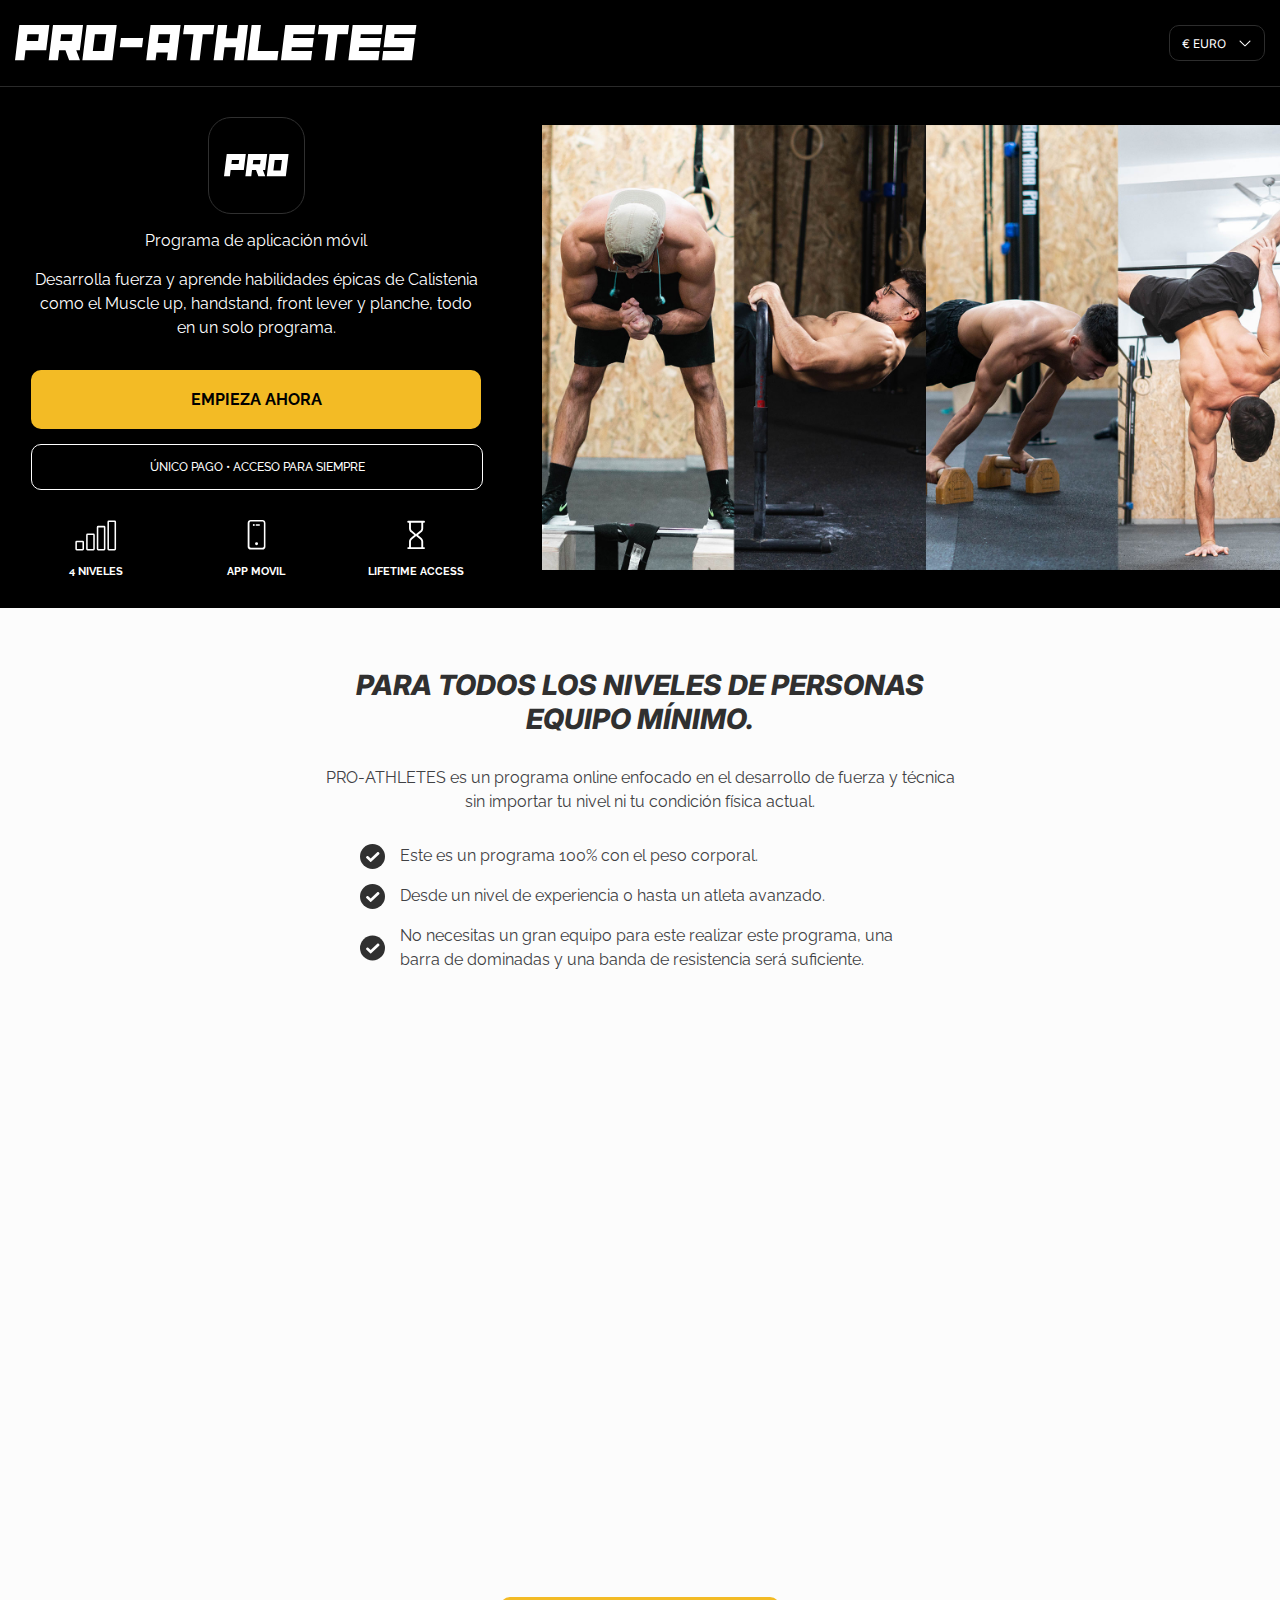
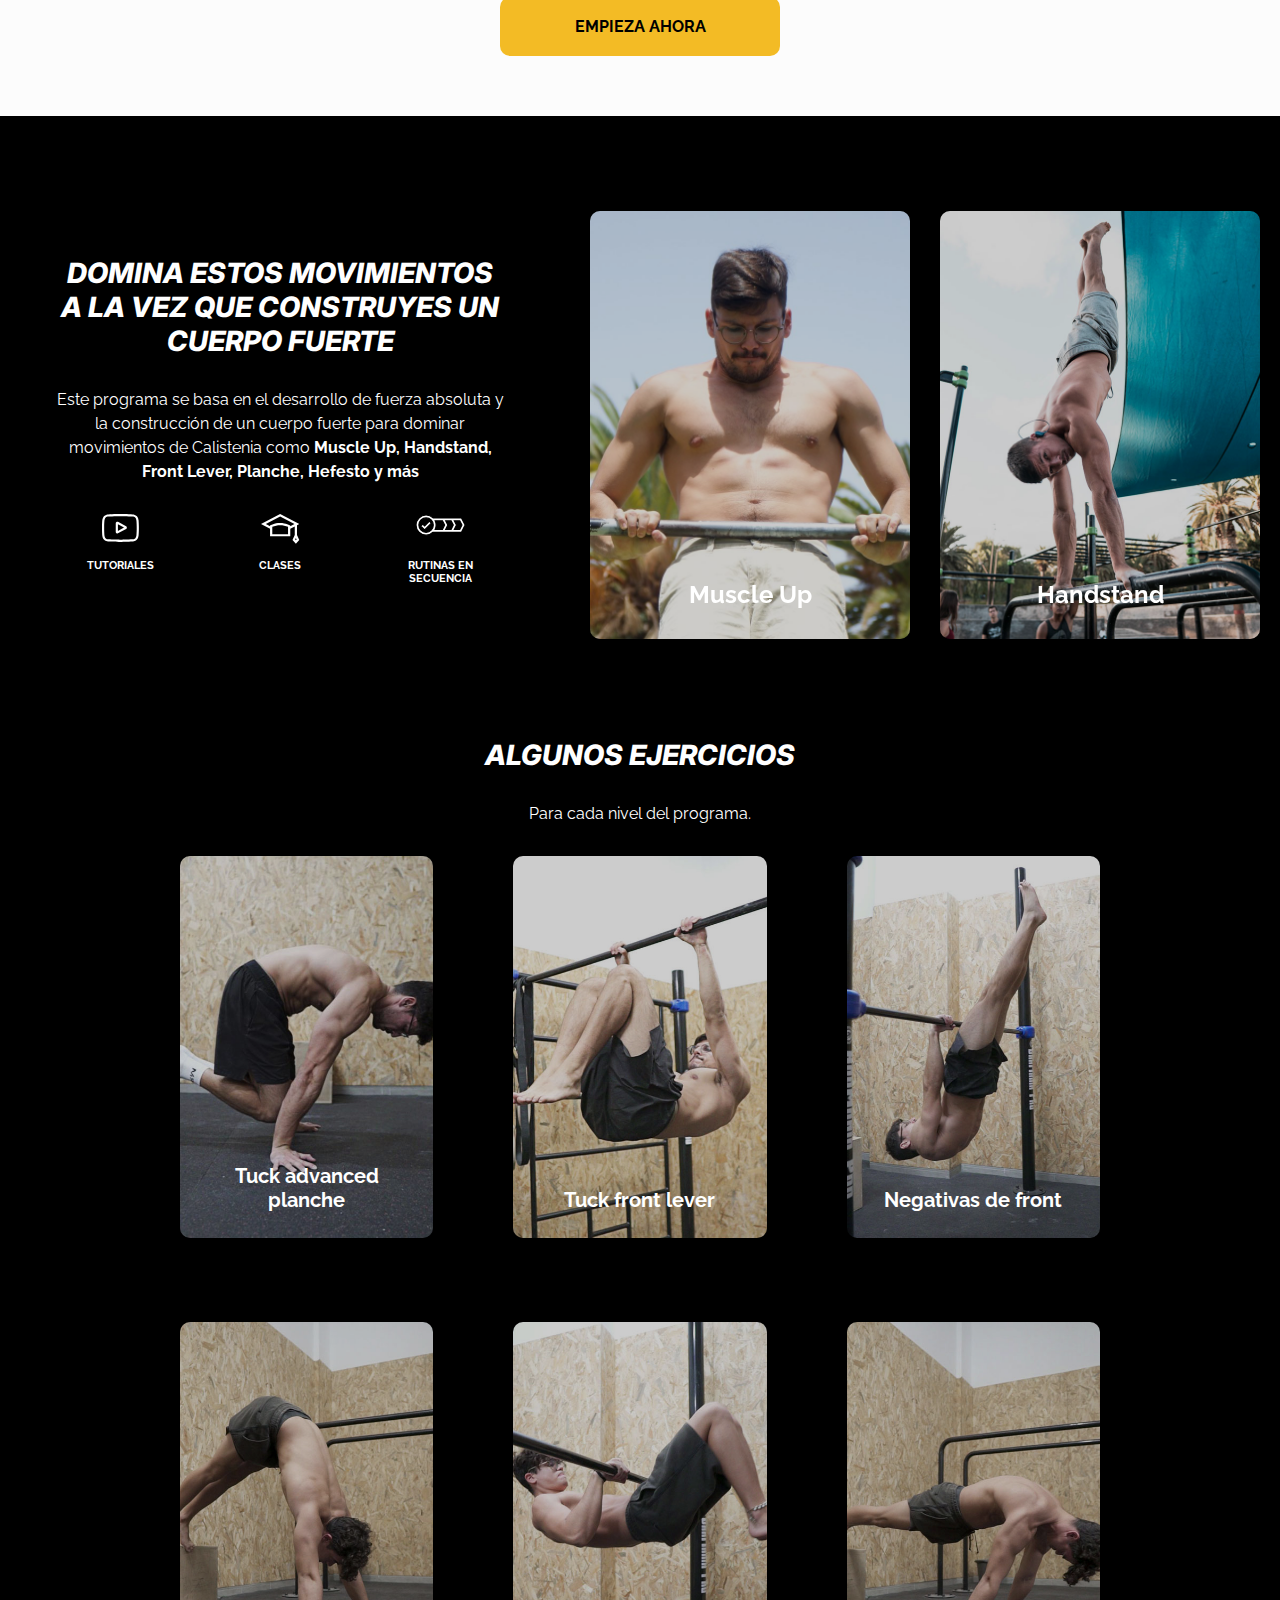
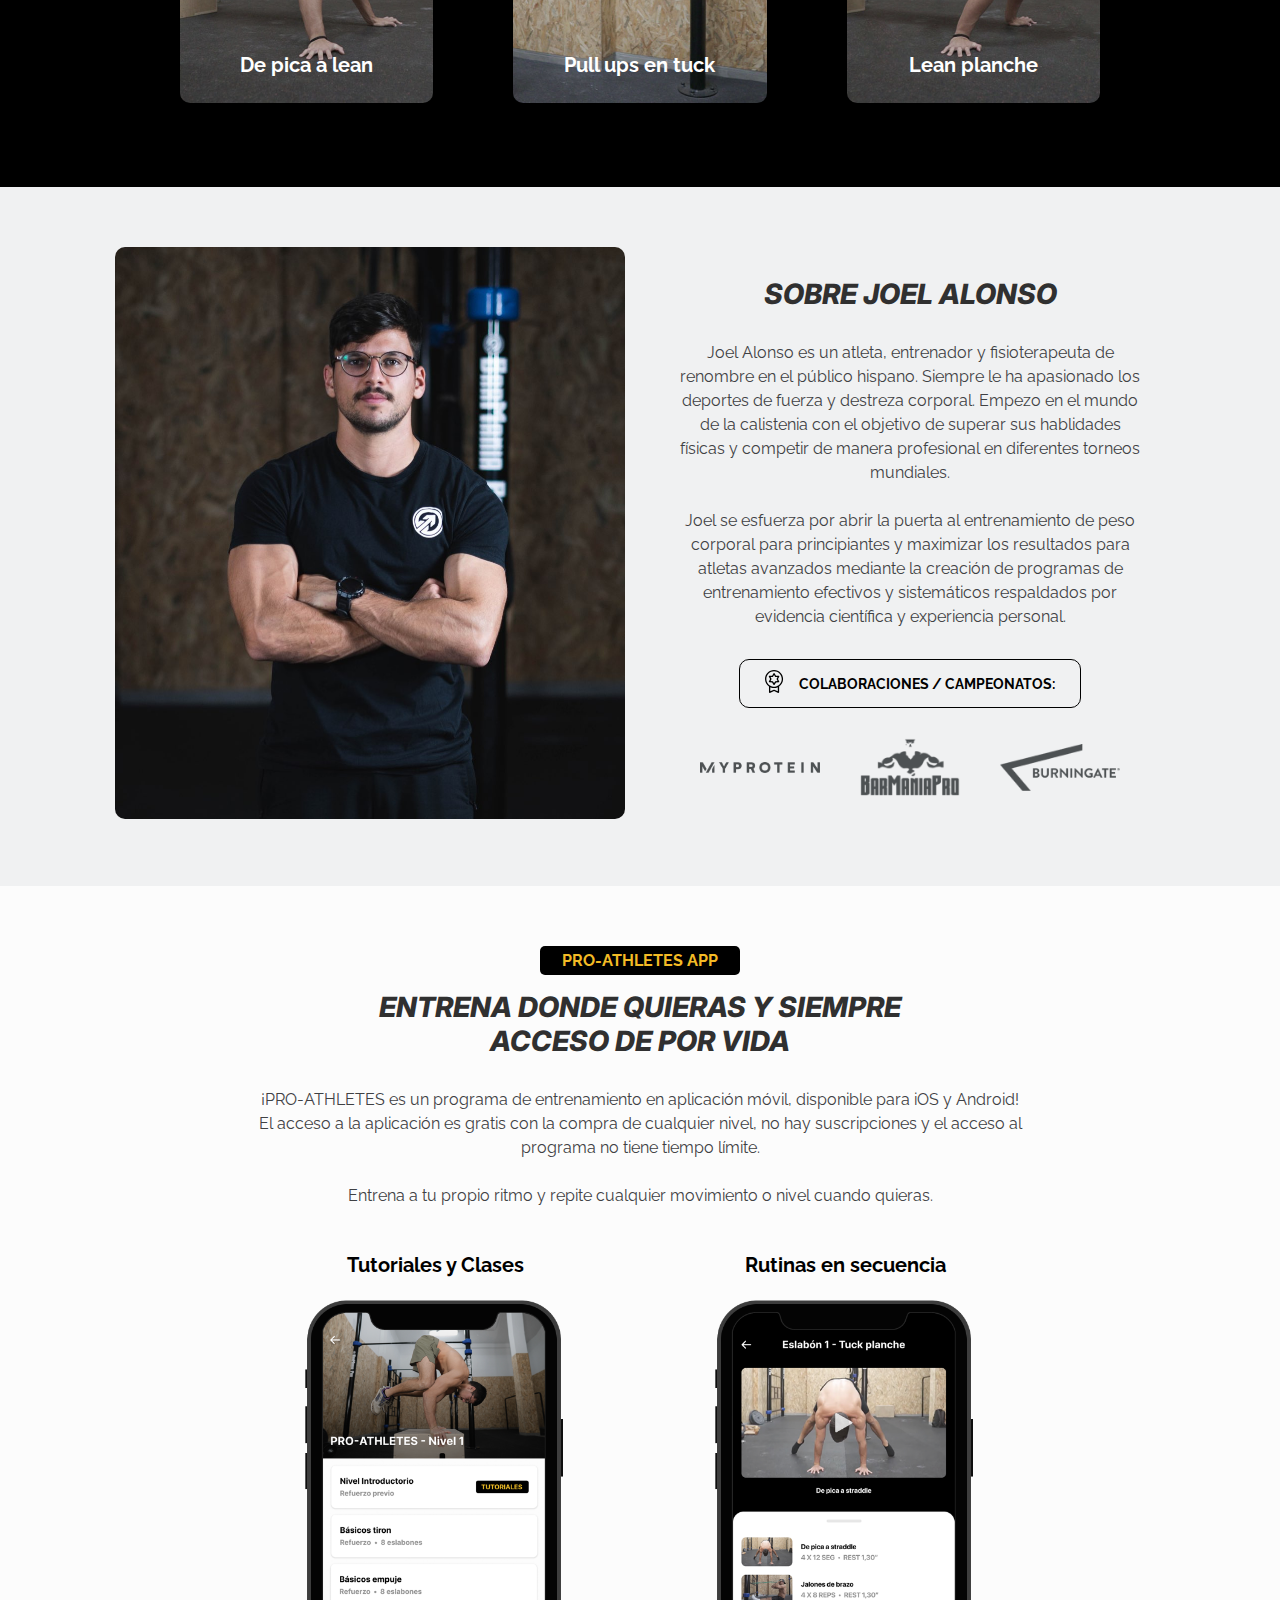
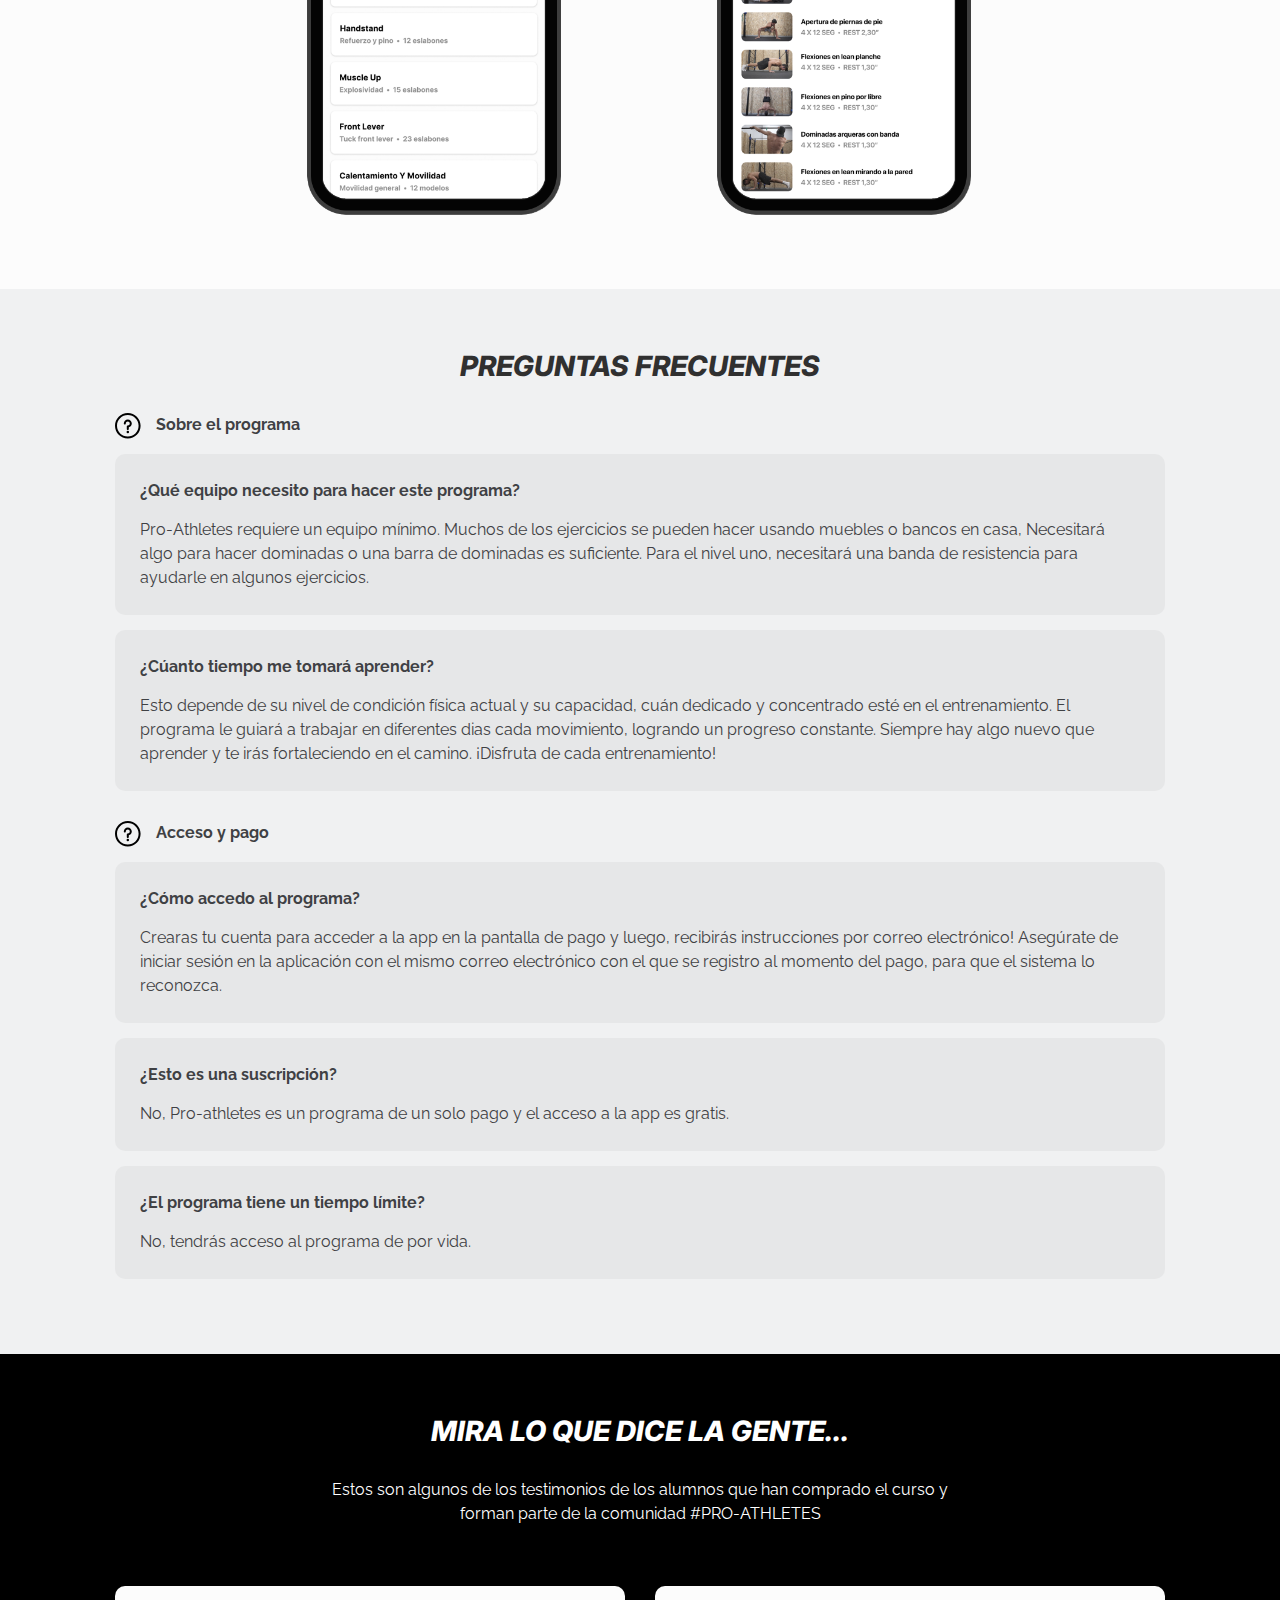
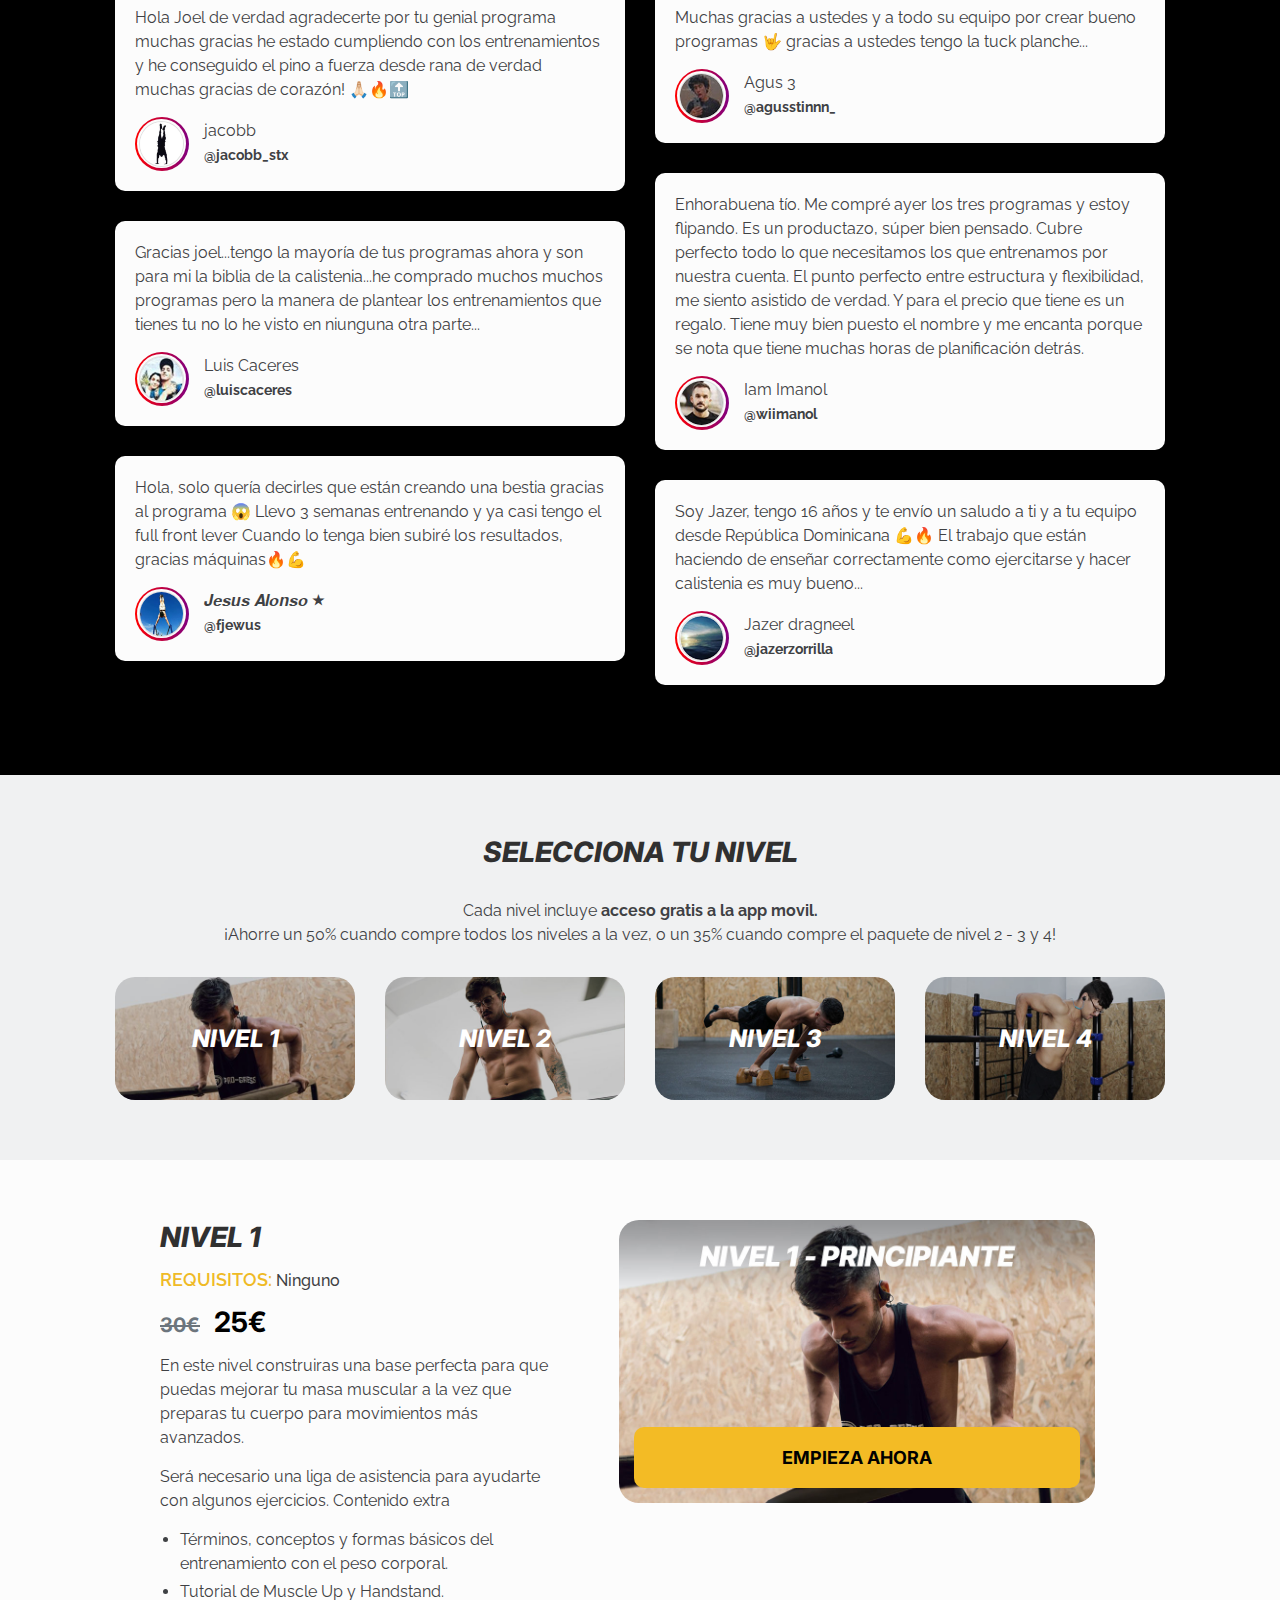
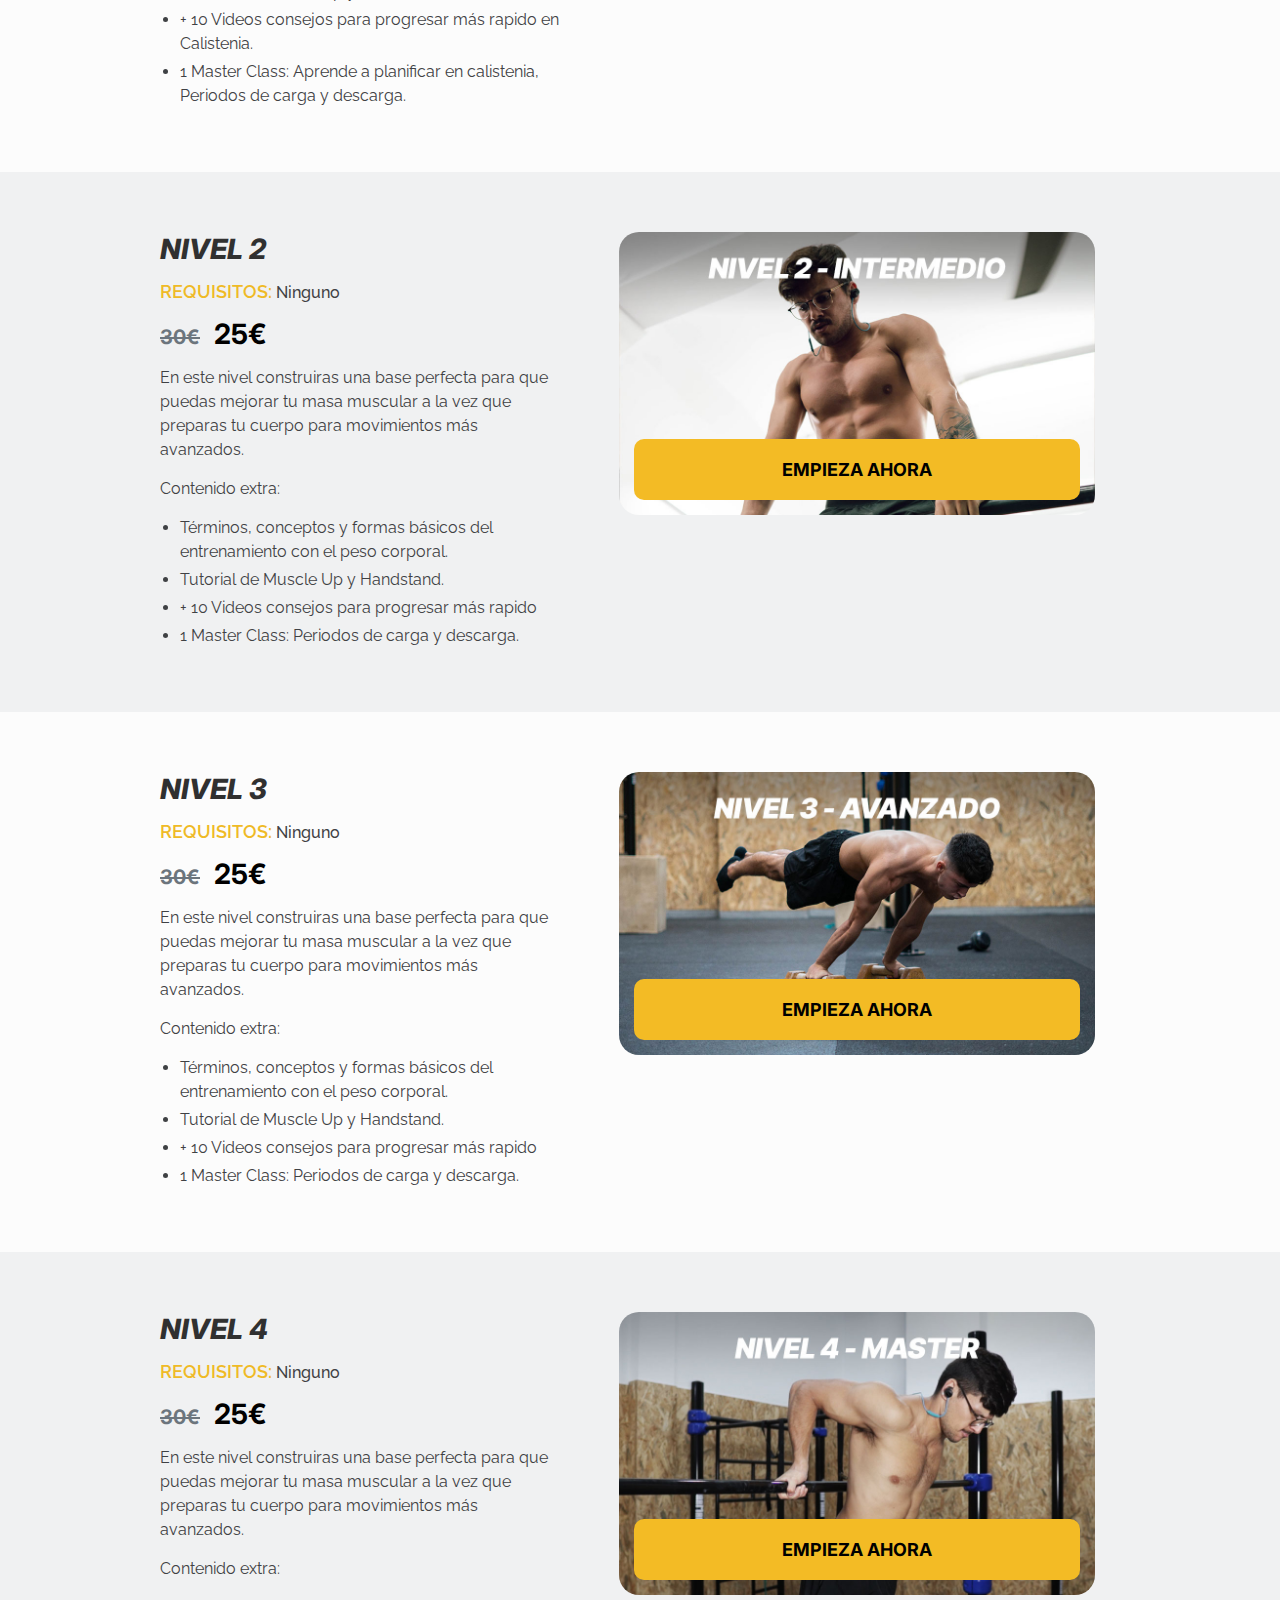
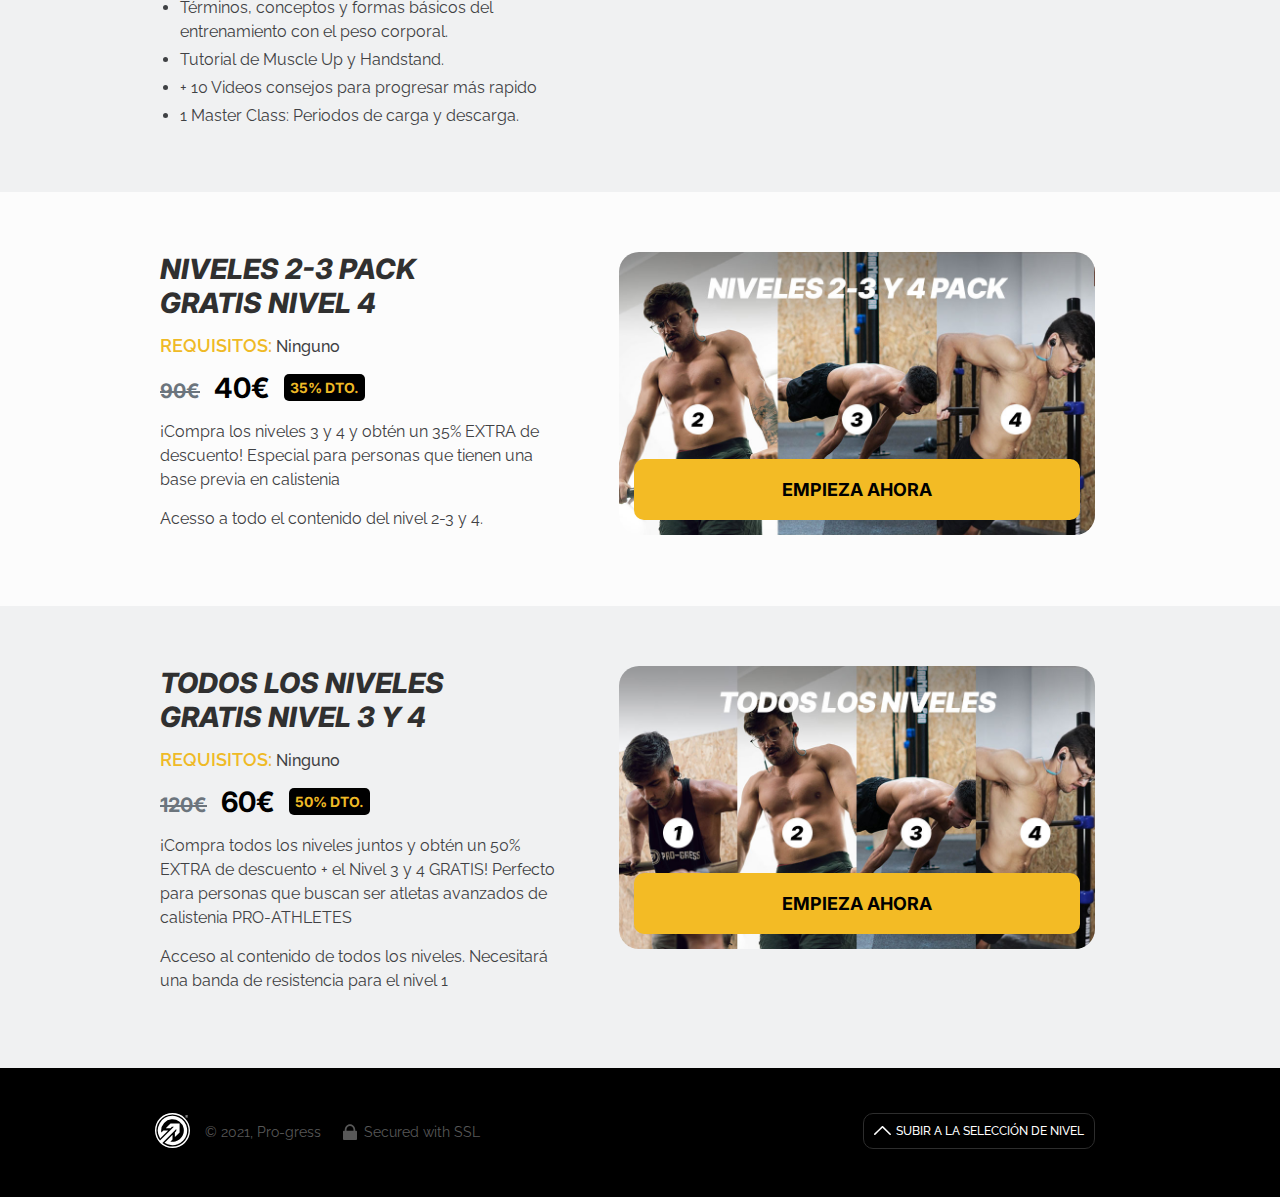
==== index.html @ 9d67d872 "Add files via upload" ====
<!DOCTYPE html>
<html>

<head>
    <meta charset="UTF-8">
    <meta content="width=device-width, initial-scale=1.0" name="viewport">
    <title>PRO-ATHLETES</title>

    <!-- Behavioral Meta Data -->
    <meta content='width=device-width, initial-scale=1, user-scalable=no' name='viewport'>
    <meta http-equiv="X-UA-Compatible" content="ie=edge">
    <meta name="theme-color" content="#fcfcfc">

    <!-- Google Meta Data -->
    <meta name='description' , content=''>
    <meta name='keywords' , content=''>
    <meta name="robots" content="index, follow">

    <!-- Blog Meta Data -->
    <meta name="dc.language" content="es">
    <meta name="dc.source" content="">
    <meta itemprop="url" content="">

    <!-- Twitter Card Meta Data -->
    <meta content='summary' name='twitter:card'>
    <meta content='Gautier Trainer' name='twitter:site'>
    <meta content='Gautier Trainer' name='twitter:title'>
    <meta content='Gautier Trainer' name='twitter:description'>

    <!-- Open Graph Meta Data -->
    <meta content='website' property='og:type'>
    <meta content='assets/img/favicon-32x32.png' property='og:image'>
    <meta property="og:site_name" content="">
    <meta property="og:title" content="">
    <meta content='' property='og:description'>
    <meta property="og:type" content="">
    <meta property="og:image" content="">
    <meta name="author" content="Samuel Jara, hola@samustudio.design">

    <link rel="preconnect" href="https://fonts.gstatic.com">
    <link href="https://fonts.googleapis.com/css2?family=Inter:wght@300;400;500;700;900&display=swap" rel="stylesheet">
    <link
        href="https://fonts.googleapis.com/css2?family=Raleway:ital,wght@0,400;0,500;0,700;1,400;1,500;1,700&display=swap"
        rel="stylesheet">
    <link rel="stylesheet" href="assets/css/custom.css">
    <link rel="stylesheet" href="assets/css/slick.css">
    <link rel="icon" type="image/png" sizes="32x32" href="assets/img/favicon-32x32.png">
</head>

<body>

    <section id="hero" class="background-black">

        <div class="headroom">
            <header class="header">
                <div class="wrapper">
                    <div class="top-bar">
                        <a class="logo-index" href="index.html"><img src="assets/images/logo-proathletes-find.svg"
                                alt=""></a>
                        <div class="selected-currency">
                            <select name="selected-currency" id="selected-currency" class="selection-currency">
                                <option value="euro">€ EURO</option>
                                <option value="usd">$ USD</option>
                                <option value="mxn">$ MXN</option>
                                <option value="clp">$ CLP</option>
                            </select>
                        </div>
                    </div>
                </div>
            </header>
        </div>

        <div class="hero-content text-center">
            <div class="grid-2_8">
                <div class="col-6 col-flex-center">
                    <div class="content-col text-hero">
                        <div class="icon-app-pro"><img src="assets/images/logo-icon-app.svg" alt=""></div>
                        <p>Programa de aplicación móvil</p>
                        <p class="description-hero">Desarrolla fuerza y aprende habilidades épicas
                            de Calistenia como el Muscle up, handstand, front
                            lever y planche, todo en un solo programa.</p>
                        <a href="#selected-level" class="cta cta-primary cta-hero">
                            <div class="cta-text">EMPIEZA AHORA</div>
                        </a>
                        <span class="no-suscriptions">Único pago • acceso para siempre</span>
                        <div class="grid-3-ever grid-icons">
                            <div class="item-grid-icon">
                                <div class="item-grid-icon-img"><img src="assets/images/icon-bar-chart.svg" alt="">
                                </div>
                                <span class="icon-text">4 NIVELES</span>
                            </div>
                            <div class="item-grid-icon">
                                <div class="item-grid-icon-img"><img src="assets/images/icon-smartphone.svg" alt="">
                                </div>
                                <span class="icon-text">APP MOVIL</span>
                            </div>
                            <div class="item-grid-icon">
                                <div class="item-grid-icon-img"><img src="assets/images/icon-hourglass.svg" alt="">
                                </div>
                                <span class="icon-text">LIFETIME ACCESS</span>
                            </div>

                        </div>
                    </div>
                </div>
                <div class="col-6">
                    <div class="content-col grid-images">
                        <img class="img-border-2 img-responsive" src="assets/images/collage-hero.jpg" alt="">
                    </div>
                </div>
            </div>
        </div>


    </section>

    <section id="for-all-levels" class="for-all-levels margin-t-b-60">
        <div class="wrapper">
            <div class="content-wrapper  text-center">
                <h2 class="title-section"> PARA TODOS LOS NIVELES DE PERSONAS
                    EQUIPO MÍNIMO.</h2>
                <p>PRO-ATHLETES es un programa online enfocado en el desarrollo de fuerza
                    y técnica sin importar tu nivel ni tu condición física actual.</p>

                <div class="check-list">
                    <div class="item-check-list">
                        <img src="assets/images/icon-ovalcheck.svg" alt="">
                        <p>Este es un programa 100% con el peso corporal.</p>
                    </div>
                    <div class="item-check-list">
                        <img src="assets/images/icon-ovalcheck.svg" alt="">
                        <p>Desde un nivel de experiencia 0 hasta un atleta avanzado.</p>
                    </div>
                    <div class="item-check-list">
                        <img src="assets/images/icon-ovalcheck.svg" alt="">
                        <p>No necesitas un gran equipo para este realizar este programa,
                            una barra de dominadas y una banda de resistencia será suficiente.</p>
                    </div>
                </div>

                <div class="content-video-banner">
                    <div class="video-wrapper">
                        <iframe id="video-vent-vimeo-desktop" src="https://player.vimeo.com/video/521027772"
                            allowfullscreen="" wmode="opaque" frameborder="0" class="youtube-iframe"></iframe>
                    </div>
                </div>

                <a href="" class="cta cta-primary w-280">
                    <div class="cta-text">EMPIEZA AHORA</div>
                </a>

            </div>

        </div>
    </section>

    <section id="movements" class="movements background-black">
        <div class="wrapper">
            <div class="content-wrapper text-center">
                <div class="grid-2_5">
                    <div class="col-6">
                        <div class="content-col text-movements">
                            <h2>DOMINA ESTOS MOVIMIENTOS
                                A LA VEZ QUE CONSTRUYES
                                UN CUERPO FUERTE</h2>
                            <p class="description-movements">Este programa se basa en el desarrollo de fuerza absoluta
                                y la construcción de un cuerpo fuerte para dominar movimientos de Calistenia como
                                <strong> Muscle Up, Handstand, Front
                                    Lever, Planche, Hefesto y más</strong>
                            </p>
                            <div class="grid-3-ever grid-icons">
                                <div class="item-grid-icon">
                                    <div class="item-grid-icon-img"><img src="assets/images/icon-video.svg" alt="">
                                    </div>
                                    <span class="icon-text">TUTORIALES</span>
                                </div>
                                <div class="item-grid-icon">
                                    <div class="item-grid-icon-img"><img src="assets/images/icon-learn.svg" alt="">
                                    </div>
                                    <span class="icon-text">CLASES</span>
                                </div>
                                <div class="item-grid-icon">
                                    <div class="item-grid-icon-img"><img src="assets/images/icon-chain.svg" alt="">
                                    </div>
                                    <span class="icon-text">RUTINAS EN SECUENCIA</span>
                                </div>
                            </div>
                        </div>
                    </div>

                    <div class="col-6 main-carousel-movements">
                        <div class="content-col">
                            <div class="carousel-movements">
                                <div class="item-movements overlay-e-m">
                                    <img class="img-responsive" src="assets/images/mov-muscleup.jpg" alt="">
                                    <div class="text-title-e-m">
                                        <h3>Muscle Up</h3>
                                    </div>
                                </div>
                                <div class="item-movements overlay-e-m">
                                    <img class="img-responsive" src="assets/images/mov-handstand-bar.jpg" alt="">
                                    <div class="text-title-e-m">
                                        <h3>Handstand</h3>
                                    </div>
                                </div>
                                <div class="item-movements overlay-e-m">
                                    <img class="img-responsive" src="assets/images/mov-straddle.jpg" alt="">
                                    <div class="text-title-e-m">
                                        <h3>Planche</h3>
                                    </div>
                                </div>
                                <div class="item-movements overlay-e-m">
                                    <img class="img-responsive" src="assets/images/mov-frontlever.jpg" alt="">
                                    <div class="text-title-e-m">
                                        <h3>Front Lever</h3>
                                    </div>
                                </div>
                                <div class="item-movements overlay-e-m">
                                    <img class="img-responsive" src="assets/images/mov-hefesto.jpg" alt="">
                                    <div class="text-title-e-m">
                                        <h3>Hefesto</h3>
                                    </div>
                                </div>
                            </div>
                        </div>
                    </div>

                </div>

                <div class="content-exercises">
                    <h2>ALGUNOS EJERCICIOS</h2>
                    <p class="description-movements">Para cada nivel del programa.</p>
                    <div class="grid-3-60p imgs-exercises">
                        <div class="item-exercise overlay-e-m text-center">
                            <img class="img-responsive" src="assets/images/excercices-ejem1.jpg" alt="">
                            <div class="text-title-e-m">
                                <h4>Tuck advanced planche</h4>
                            </div>
                        </div>
                        <div class="item-exercise overlay-e-m text-center">
                            <img class="img-responsive" src="assets/images/excercices-ejem3.jpg" alt="">
                            <div class="text-title-e-m">
                                <h4>Tuck front lever</h4>
                            </div>
                        </div>
                        <div class="item-exercise overlay-e-m text-center">
                            <img class="img-responsive" src="assets/images/excercices-ejem4.jpg" alt="">
                            <div class="text-title-e-m">
                                <h4>Negativas de front</h4>
                            </div>
                        </div>
                        <div class="item-exercise overlay-e-m text-center">
                            <img class="img-responsive" src="assets/images/excercices-ejem5.jpg" alt="">
                            <div class="text-title-e-m">
                                <h4>De pica a lean</h4>
                            </div>
                        </div>
                        <div class="item-exercise overlay-e-m text-center">
                            <img class="img-responsive" src="assets/images/excercices-ejem6.jpg" alt="">
                            <div class="text-title-e-m">
                                <h4>Pull ups en tuck</h4>
                            </div>
                        </div>
                        <div class="item-exercise overlay-e-m text-center">
                            <img class="img-responsive" src="assets/images/excercices-ejem7.jpg" alt="">
                            <div class="text-title-e-m">
                                <h4>Lean planche</h4>
                            </div>
                        </div>
                    </div>
                </div>

            </div>
        </div>
    </section>

    <section id="about-trainer" class="about-trainer background-gray">

        <div class="img-trainer-movil background-black movil-visible text-center">
            <img class="img-responsive" src="assets/images/trainer-joel-movil.jpg" alt="">
            <h2 class="title-section title-movil-trainer">SOBRE JOEL ALONSO</h2>
        </div>

        <div class="wrapper-min text-center padding-t-b-60">

            <div class="grid-2">
                <div class="col-6 movil-none">
                    <div class="content-col">
                        <img class="foto-trainer img-responsive" src="assets/images/trainer-joel.jpg" alt="">
                    </div>
                </div>
                <div class="col-6">
                    <div class="content-col">
                        <h2 class="title-section movil-none">SOBRE JOEL ALONSO</h2>
                        <p>Joel Alonso es un atleta, entrenador y fisioterapeuta
                            de renombre en el público hispano. Siempre le ha apasionado los deportes de fuerza y
                            destreza
                            corporal. Empezo en el mundo de la calistenia con
                            el objetivo de superar sus hablidades físicas y competir de manera
                            profesional en diferentes torneos mundiales. <br> <br>

                            Joel se esfuerza por abrir la puerta al entrenamiento
                            de peso corporal para principiantes y maximizar los
                            resultados para atletas avanzados mediante la creación
                            de programas de entrenamiento efectivos y sistemáticos
                            respaldados por evidencia científica y
                            experiencia personal.</p>
                        <div class="collaborations text-center">
                            <div class="icon-collaborations"><img src="assets/images/icon-badge.svg" alt=""></div>
                            <div class="title-collaborations">COLABORACIONES / CAMPEONATOS:</div>
                        </div>
                        <div class="img-collaborations text-center">
                            <img class="img-responsive" src="assets/images/colaborate1-logo.png" alt="">
                            <img class="img-responsive" src="assets/images/colaborate2-logo.png" alt="">
                            <img class="img-responsive" src="assets/images/colaborate3-logo.png" alt="">
                        </div>
                    </div>
                </div>
            </div>
        </div>

    </section>

    <section id="proathletes-app" class="proathletes-app">
        <div class="wrapper padding-t-b-60">
            <div class="content-wrapper  text-center">
                <div class="tag-primary">PRO-ATHLETES APP</div>
                <h2 class="title-section"> ENTRENA DONDE QUIERAS Y SIEMPRE <br>
                    ACCESO DE POR VIDA</h2>
                <p>¡PRO-ATHLETES es un programa de entrenamiento en aplicación móvil, disponible para iOS y Android!
                    <br>
                    El acceso a la aplicación es gratis con la compra de cualquier nivel,
                    no hay suscripciones y el acceso al programa no tiene tiempo límite. <br> <br>

                    Entrena a tu propio ritmo y repite cualquier movimiento o nivel cuando quieras.
                </p>
            </div>
            <div class="grid-2 phone-imgs text-center">
                <div class="col-6">
                    <div class="content-col">
                        <h4>Tutoriales y Clases</h4>
                        <img class="img-responsive" src="assets/images/routines-3.png" alt="">
                    </div>
                </div>
                <div class="col-6">
                    <div class="content-col">
                        <h4>Rutinas en secuencia</h4>
                        <img class="img-responsive" src="assets/images/routines-1.png" alt="">
                    </div>
                </div>
            </div>
        </div>
    </section>

    <section id="faqs" class="faqs background-gray">
        <div class="wrapper-min padding-t-b-60">
            <div class="content-wrapper">
                <h2 class="title-section text-center">PREGUNTAS FRECUENTES</h2>
                <div class="content-faqs">
                    <div class="section-faqs">
                        <div class="title-section-faqs">
                            <img src="assets/images/icon-faqs.svg" alt="">
                            <p> <strong> Sobre el programa</strong></p>
                        </div>
                        <div class="content-q-a">
                            <p class="question-q-a"> <strong>¿Qué equipo necesito para hacer este programa?</strong>
                            </p>
                            <p class="answer-q-a">Pro-Athletes requiere un equipo mínimo. Muchos de los ejercicios se
                                pueden hacer usando muebles o bancos en casa,
                                Necesitará algo para hacer dominadas o una barra de dominadas es suficiente. Para el
                                nivel uno, necesitará una banda
                                de resistencia para ayudarle en algunos ejercicios.</p>
                        </div>

                        <div class="content-q-a">
                            <p class="question-q-a"> <strong>¿Cúanto tiempo me tomará aprender?</strong> </p>
                            <p class="answer-q-a">Esto depende de su nivel de condición física actual y su capacidad,
                                cuán dedicado y concentrado esté en el entrenamiento. El programa le
                                guiará a trabajar en diferentes dias cada movimiento, logrando un progreso constante.
                                Siempre hay algo nuevo que aprender y te irás fortaleciendo en el camino. ¡Disfruta de
                                cada entrenamiento!</p>
                        </div>

                    </div>

                    <div class="section-faqs">
                        <div class="title-section-faqs">
                            <img src="assets/images/icon-faqs.svg" alt="">
                            <p> <strong> Acceso y pago</strong></p>
                        </div>
                        <div class="content-q-a">
                            <p class="question-q-a"> <strong>¿Cómo accedo al programa?</strong> </p>
                            <p class="answer-q-a">Crearas tu cuenta para acceder a la app en la pantalla de pago y
                                luego, recibirás instrucciones por correo electrónico!
                                Asegúrate de iniciar sesión en la aplicación con el mismo correo electrónico con el que
                                se registro al momento
                                del pago, para que el sistema lo reconozca.</p>
                        </div>

                        <div class="content-q-a">
                            <p class="question-q-a"> <strong>¿Esto es una suscripción?</strong> </p>
                            <p class="answer-q-a">No, Pro-athletes es un programa de un solo pago y el acceso a la app
                                es gratis.</p>
                        </div>

                        <div class="content-q-a">
                            <p class="question-q-a"> <strong>¿El programa tiene un tiempo límite?</strong> </p>
                            <p class="answer-q-a">No, tendrás acceso al programa de por vida.</p>
                        </div>

                    </div>

                </div>
            </div>
        </div>
    </section>

    <section id="testimonials" class="testimonials background-black">
        <div class="wrapper-min">
            <div class="content-wrapper padding-t-b-60">
                <h2 class="title-section text-center"> MIRA LO QUE DICE LA GENTE...</h2>
                <p class="description-movements text-center">Estos son algunos de los testimonios de los alumnos que han
                    comprado el
                    curso y <br class="movil-none"> forman parte de la comunidad #PRO-ATHLETES</p>
                <div class="grid-2 content-testimonials">

                    <div class="col-6">
                        <div class="box-testimonial">
                            <div class="text-testimonial">
                                <p>
                                    Hola Joel de verdad agradecerte por tu genial programa muchas
                                    gracias he estado cumpliendo con los entrenamientos y he conseguido el pino a fuerza
                                    desde rana de verdad muchas gracias de corazón! 🙏🏻🔥🔝</p>
                            </div>
                            <div class="student-info">
                                <div class="avatar-student">
                                    <div class="border-ig">
                                        <img src="assets/images/avatar-jaboc.jpg" alt="" class="img-responsive"
                                        style="border-radius: 50%;">
                                    </div>
                                  
                                </div>
                                <p class="name-student">
                                    <span>jacobb</span> <br>
                                    <span class="user-a"><strong> @jacobb_stx</strong></span>
                                </p>
                            </div>
                        </div>

                        <div class="box-testimonial">
                            <div class="text-testimonial">
                                <p>
                                    Gracias joel...tengo la mayoría de tus programas ahora y son
                                    para mi la biblia de la calistenia...he comprado muchos muchos
                                    programas pero la manera de plantear los entrenamientos que tienes tu
                                    no lo he visto en niunguna otra parte...
                                </p>
                            </div>
                            <div class="student-info">
                                <div class="avatar-student">
                                    <div class="border-ig">
                                        <img src="assets/images/avatar-luis.jpeg" alt="" class="img-responsive"
                                        style="border-radius: 50%;">
                                    </div>
                                  
                                </div>
                                <p class="name-student">
                                    <span>Luis Caceres</span> <br>
                                    <span class="user-a"><strong> @luiscaceres</strong></span>
                                </p>
                            </div>
                        </div>

                        <div class="box-testimonial">
                            <div class="text-testimonial">
                                <p>
                                    Hola, solo quería decirles que están creando una bestia gracias al programa 😱
                                Llevo 3 semanas entrenando y ya casi tengo el full front lever
                                Cuando lo tenga bien subiré los resultados, gracias máquinas🔥💪
                                </p>
                            </div>
                            <div class="student-info">
                                <div class="avatar-student">
                                    <div class="border-ig">
                                        <img src="assets/images/avatar-jesus.jpeg" alt="" class="img-responsive"
                                        style="border-radius: 50%;">
                                    </div>
                                  
                                </div>
                                <p class="name-student">
                                    <span>𝑱𝒆𝒔𝒖𝒔 𝑨𝒍𝒐𝒏𝒔𝒐 ★</span> <br>
                                    <span class="user-a"><strong> @fjewus</strong></span>
                                </p>
                            </div>
                        </div>
                    </div>
                    <div class="col-6">

                        <div class="box-testimonial">
                            <div class="text-testimonial">
                                <p>
                                    Muchas gracias a ustedes y a todo su equipo por crear bueno programas 🤟 gracias a ustedes tengo la tuck planche...
                                </p>
                            </div>
                            <div class="student-info">
                                <div class="avatar-student">
                                    <div class="border-ig">
                                        <img src="assets/images/avatar-agustin.jpg" alt="" class="img-responsive"
                                        style="border-radius: 50%;">
                                    </div>
                                  
                                </div>
                                <p class="name-student">
                                    <span>Agus 3 </span> <br>
                                    <span class="user-a"><strong> @agusstinnn_</strong></span>
                                </p>
                            </div>
                        </div>

                        <div class="box-testimonial">
                            <div class="text-testimonial">
                                <p>
                                    Enhorabuena tío. Me compré ayer los tres programas y estoy flipando.
                                    Es un productazo, súper bien pensado. Cubre perfecto todo lo que necesitamos
                                    los que entrenamos por nuestra cuenta. El punto perfecto entre estructura y flexibilidad,
                                    me siento asistido de verdad. Y para el precio que tiene es un regalo. Tiene muy bien
                                    puesto el nombre y me encanta porque se nota que tiene muchas horas de planificación detrás.
                                </p>
                            </div>
                            <div class="student-info">
                                <div class="avatar-student">
                                    <div class="border-ig">
                                        <img src="assets/images/avatar-imanol.jpg" alt="" class="img-responsive"
                                        style="border-radius: 50%;">
                                    </div>
                                  
                                </div>
                                <p class="name-student">
                                    <span>Iam Imanol </span> <br>
                                    <span class="user-a"><strong> @wiimanol</strong></span>
                                </p>
                            </div>
                        </div>

                        <div class="box-testimonial">
                            <div class="text-testimonial">
                                <p>
                                    Soy Jazer, tengo 16 años y te envío un saludo a ti y a tu equipo desde República Dominicana 💪🔥
                                    El trabajo que están haciendo de enseñar correctamente como ejercitarse y hacer calistenia es muy bueno...
                                </p>
                            </div>
                            <div class="student-info">
                                <div class="avatar-student">
                                    <div class="border-ig">
                                        <img src="assets/images/avatar-jazer.jpg" alt="" class="img-responsive"
                                        style="border-radius: 50%;">
                                    </div>
                                  
                                </div>
                                <p class="name-student">
                                    <span>Jazer dragneel</span> <br>
                                    <span class="user-a"><strong> @jazerzorrilla</strong></span>
                                </p>
                            </div>
                        </div>


                    </div>

                </div>

            </div>
        </div>
    </section>

    <section id="selected-level" class="selected-level">
        <div class="background-gray top-select-level padding-t-b-60">
            <h2 class="title-section text-center">SELECCIONA TU NIVEL</h2>
            <p class="text-center">Cada nivel incluye <strong>acceso gratis a la app movil.</strong>  <br>
                ¡Ahorre un 50% cuando compre todos los niveles a la vez, o un 35% cuando compre el paquete de nivel 2 - 3 y
                4!
            </p>
            <div class="wrapper-min go-level">
              <div class="grid-4">
                 <div class="item-level-go">
                     <a href="#pro-level1">
                         <img class="img-responsive" src="assets/images/min-level-1-thumb.jpg" alt="">
                         <h2>NIVEL 1</h2>
                     </a>
                 </div>
                 <div class="item-level-go">
                    <a href="#pro-level2">
                        <img class="img-responsive" src="assets/images/min-level-2-thumb.jpg" alt="">
                        <h2>NIVEL 2</h2>
                    </a>
                </div>
                <div class="item-level-go">
                    <a href="#pro-level2-3-4">
                        <img class="img-responsive" src="assets/images/min-level-3-thumb.jpg" alt="">
                        <h2>NIVEL 3</h2>
                    </a>
                </div>
                <div class="item-level-go">
                    <a href="#pro-level4">
                        <img class="img-responsive" src="assets/images/min-level-4-thumb.jpg" alt="">
                        <h2>NIVEL 4</h2>
                    </a>
                </div>
              </div>
              
            </div>
        </div>

        <div id="pro-level1" class="content-selected-level">
            <div class="background-white padding-t-b-60">
                <div class="wrapper-min">
                    <div class="content-wrapper">
                        <div class="grid-2_5">

                            <div class="col-6">
                                <div class="title-level">
                                    <h2>NIVEL 1</h2>
                                </div>
                                <div class="requirements-level">
                                    REQUISITOS: <span class="color-black">Ninguno</span>
                                </div>
                                <div class="price-product">
                                    <span class="real-price-program">30€</span>
                                    <span class="offer-price-program">25€</span>

                                </div>
                                <div class="description-level">
                                    <p>En este nivel construiras una base perfecta para que
                                        puedas mejorar tu masa muscular a la vez que preparas
                                        tu cuerpo para movimientos más avanzados.</p>

                                    <p> Será necesario una liga de asistencia para ayudarte con
                                        algunos ejercicios. Contenido extra</p>
                                </div>
                                <div class="list-extras-level">
                                    <ul>
                                        <li>Términos, conceptos y formas básicos del
                                            entrenamiento con el peso corporal.</li>
                                        <li>Tutorial de Muscle Up y Handstand.</li>
                                        <li>+ 10 Videos consejos para progresar más rapido en
                                            Calistenia.</li>
                                        <li>1 Master Class: Aprende a planificar en calistenia,
                                            Periodos de carga y descarga.</li>
                                    </ul>
                                </div>
                            </div>

                            <div class="col-6">
                                <div class="product-action">
                                    <a href="">
                                        <div class="thumb-level">
                                            <img class="img-responsive" src="assets/images/level-1-thumb.jpg" alt="">
                                        </div>
                                        <button class="cta cta-primary w-280">
                                            <div class="cta-text">EMPIEZA AHORA</div>
                                        </button>
                                    </a>
                                </div>


                            </div>

                        </div>
                    </div>
                </div>
            </div>
        </div>

        <div id="pro-level2" class="content-selected-level">
            <div class="background-gray padding-t-b-60">
                <div class="wrapper-min">
                    <div class="content-wrapper">
                        <div class="grid-2_5">

                            <div class="col-6">
                                <div class="title-level">
                                    <h2>NIVEL 2</h2>
                                </div>
                                <div class="requirements-level">
                                    REQUISITOS: <span class="color-black">Ninguno</span>
                                </div>
                                <div class="price-product">
                                    <span class="real-price-program">30€</span>
                                    <span class="offer-price-program">25€</span>

                                </div>
                                <div class="description-level">
                                    <p>En este nivel construiras una base perfecta para que
                                        puedas mejorar tu masa muscular a la vez que preparas
                                        tu cuerpo para movimientos más avanzados.</p>

                                    <p>Contenido extra:</p>
                                </div>
                                <div class="list-extras-level">
                                    <ul>
                                        <li>Términos, conceptos y formas básicos del
                                            entrenamiento con el peso corporal.</li>
                                        <li>Tutorial de Muscle Up y Handstand.</li>
                                        <li>+ 10 Videos consejos para progresar más rapido</li>
                                        <li>1 Master Class: Periodos de carga y descarga.</li>
                                    </ul>
                                </div>
                            </div>

                            <div class="col-6">
                                <div class="product-action">
                                    <a href="">
                                        <div class="thumb-level">
                                            <img class="img-responsive" src="assets/images/level-2-thumb.jpg" alt="">
                                        </div>
                                        <button class="cta cta-primary w-280">
                                            <div class="cta-text">EMPIEZA AHORA</div>
                                        </button>
                                    </a>
                                </div>


                            </div>

                        </div>
                    </div>
                </div>
            </div>
        </div>

        <div id="pro-level3" class="content-selected-level">
            <div class="background-white padding-t-b-60">
                <div class="wrapper-min">
                    <div class="content-wrapper">
                        <div class="grid-2_5">

                            <div class="col-6">
                                <div class="title-level">
                                    <h2>NIVEL 3</h2>
                                </div>
                                <div class="requirements-level">
                                    REQUISITOS: <span class="color-black">Ninguno</span>
                                </div>
                                <div class="price-product">
                                    <span class="real-price-program">30€</span>
                                    <span class="offer-price-program">25€</span>

                                </div>
                                <div class="description-level">
                                    <p>En este nivel construiras una base perfecta para que
                                        puedas mejorar tu masa muscular a la vez que preparas
                                        tu cuerpo para movimientos más avanzados.</p>

                                    <p>Contenido extra:</p>
                                </div>
                                <div class="list-extras-level">
                                    <ul>
                                        <li>Términos, conceptos y formas básicos del
                                            entrenamiento con el peso corporal.</li>
                                        <li>Tutorial de Muscle Up y Handstand.</li>
                                        <li>+ 10 Videos consejos para progresar más rapido</li>
                                        <li>1 Master Class: Periodos de carga y descarga.</li>
                                    </ul>
                                </div>
                            </div>

                            <div class="col-6">
                                <div class="product-action">
                                    <a href="">
                                        <div class="thumb-level">
                                            <img class="img-responsive" src="assets/images/level-3-thumb.jpg" alt="">
                                        </div>
                                        <button class="cta cta-primary w-280">
                                            <div class="cta-text">EMPIEZA AHORA</div>
                                        </button>
                                    </a>
                                </div>


                            </div>

                        </div>
                    </div>
                </div>
            </div>
        </div>

        <div id="pro-level4" class="content-selected-level">
            <div class="background-gray padding-t-b-60">
                <div class="wrapper-min">
                    <div class="content-wrapper">
                        <div class="grid-2_5">

                            <div class="col-6">
                                <div class="title-level">
                                    <h2>NIVEL 4</h2>
                                </div>
                                <div class="requirements-level">
                                    REQUISITOS: <span class="color-black">Ninguno</span>
                                </div>
                                <div class="price-product">
                                    <span class="real-price-program">30€</span>
                                    <span class="offer-price-program">25€</span>

                                </div>
                                <div class="description-level">
                                    <p>En este nivel construiras una base perfecta para que
                                        puedas mejorar tu masa muscular a la vez que preparas
                                        tu cuerpo para movimientos más avanzados.</p>

                                    <p>Contenido extra:</p>
                                </div>
                                <div class="list-extras-level">
                                    <ul>
                                        <li>Términos, conceptos y formas básicos del
                                            entrenamiento con el peso corporal.</li>
                                        <li>Tutorial de Muscle Up y Handstand.</li>
                                        <li>+ 10 Videos consejos para progresar más rapido</li>
                                        <li>1 Master Class: Periodos de carga y descarga.</li>
                                    </ul>
                                </div>
                            </div>

                            <div class="col-6">
                                <div class="product-action">
                                    <a href="">
                                        <div class="thumb-level">
                                            <img class="img-responsive" src="assets/images/level-4-thumb.jpg" alt="">
                                        </div>
                                        <button class="cta cta-primary w-280">
                                            <div class="cta-text">EMPIEZA AHORA</div>
                                        </button>
                                    </a>
                                </div>


                            </div>

                        </div>
                    </div>
                </div>
            </div>
        </div>

        <div id="pro-level2-3-4" class="content-selected-level">
            <div class="background-white padding-t-b-60">
                <div class="wrapper-min">
                    <div class="content-wrapper">
                        <div class="grid-2_5">

                            <div class="col-6">
                                <div class="title-level">
                                    <h2>NIVELES 2-3 PACK <br> GRATIS NIVEL 4</h2>
                                </div>
                                <div class="requirements-level">
                                    REQUISITOS: <span class="color-black">Ninguno</span>
                                </div>
                                <div class="price-product">
                                    <span class="real-price-program">90€</span>
                                    <span class="offer-price-program">40€</span>
                                    <span class="discount-price-program">35% DTO.</span>
                                </div>
                                <div class="description-level">
                                    <p>¡Compra los niveles 3 y 4 y obtén un 35% EXTRA de descuento!
                                        Especial para personas que tienen una base previa en calistenia</p>

                                    <p> Acesso a todo el contenido del nivel 2-3 y 4.</p>
                                </div>
                                <div class="list-extras-level">
                                    <ul>

                                    </ul>
                                </div>
                            </div>

                            <div class="col-6">
                                <div class="product-action">
                                    <a href="">
                                        <div class="thumb-level">
                                            <img class="img-responsive" src="assets/images/level-2-3-4-thumb.jpg" alt="">
                                        </div>
                                        <button class="cta cta-primary w-280">
                                            <div class="cta-text">EMPIEZA AHORA</div>
                                        </button>
                                    </a>
                                </div>


                            </div>

                        </div>
                    </div>
                </div>
            </div>
        </div>

        <div id="pro-level-all" class="content-selected-level">
            <div class="background-gray padding-t-b-60">
                <div class="wrapper-min">
                    <div class="content-wrapper">
                        <div class="grid-2_5">

                            <div class="col-6">
                                <div class="title-level">
                                    <h2>TODOS LOS NIVELES <br> GRATIS NIVEL 3 Y 4</h2>
                                </div>
                                <div class="requirements-level">
                                    REQUISITOS: <span class="color-black">Ninguno</span>
                                </div>
                                <div class="price-product">
                                    <span class="real-price-program">120€</span>
                                    <span class="offer-price-program">60€</span>
                                    <span class="discount-price-program">50% DTO.</span>
                                </div>
                                <div class="description-level">
                                    <p>¡Compra todos los niveles juntos y obtén un 50% EXTRA de descuento + el Nivel 3 y 4 GRATIS! Perfecto para personas que buscan ser atletas avanzados de calistenia
                                        PRO-ATHLETES</p>

                                    <p> Acceso al contenido de todos los niveles. Necesitará una banda de resistencia para el nivel 1</p>
                                </div>
                                <div class="list-extras-level">
                                    <ul>

                                    </ul>
                                </div>
                            </div>

                            <div class="col-6">
                                <div class="product-action">
                                    <a href="">
                                        <div class="thumb-level">
                                            <img class="img-responsive" src="assets/images/level-alllevels-thumb.jpg" alt="">
                                        </div>
                                        <button class="cta cta-primary w-280">
                                            <div class="cta-text">EMPIEZA AHORA</div>
                                        </button>
                                    </a>
                                </div>


                            </div>

                        </div>
                    </div>
                </div>
            </div>
        </div>


    </section>

    <section id="footer" class="background-black">
        <footer class="footer">
            <div class="wrapper-min">
                <div class="content-wrapper footer-flex">

                    <div class="button-up text-center">
                        <a href="#selected-level">

                            <p><img src="assets/images/icon-up.svg" alt="">SUBIR A LA SELECCIÓN DE NIVEL</p>
                        </a>
                    </div>

                    <div class="base-footer">
                        <div class="logo-progress">
                            <img src="assets/images/logo-pro-gress-white.svg" width="35px" height="auto" alt="">
                        </div>
                        <div class="copyright text-center movil-none">
                            <p>© 2021, Pro-gress</p>
                        </div>
                        <div class="secure-ssl">
                            <div class="copyright text-center movil-visible">
                                <p>© 2021, Pro-gress</p>
                            </div>
                            <svg width="2em" height="2em" viewBox="0 0 24 24" fill="none"
                                style="font-size: 14px; color: #585858;">
                                <path d="M6.75 18v-6.375h10.5V18H6.75z" fill="currentColor"></path>
                                <path fill-rule="evenodd" clip-rule="evenodd"
                                    d="M6 11.625a.75.75 0 01.75-.75h10.5a.75.75 0 01.75.75V18a.75.75 0 01-.75.75H6.75A.75.75 0 016 18v-6.375zm1.5.75v4.875h9v-4.875h-9z"
                                    fill="currentColor"></path>
                                <path fill-rule="evenodd" clip-rule="evenodd"
                                    d="M12 6.75c-1.612 0-3 1.409-3 3.25v1.25H7.5V10c0-2.577 1.97-4.75 4.5-4.75 2.53 0 4.5 2.173 4.5 4.75v1.25H15V10c0-1.841-1.388-3.25-3-3.25z"
                                    fill="currentColor"></path>
                            </svg>
                            <p>Secured with SSL</p>
                        </div>
                    </div>



                </div>
            </div>

        </footer>
    </section>

    <script src="https://code.jquery.com/jquery-3.3.1.slim.min.js"
        integrity="sha384-q8i/X+965DzO0rT7abK41JStQIAqVgRVzpbzo5smXKp4YfRvH+8abtTE1Pi6jizo"
        crossorigin="anonymous"></script>

    <script type="text/javascript" src="assets/js/slick.js"></script>
    <script type="text/javascript" src="assets/js/main.js"></script>

</body>

</html>
---- assets/css/custom.css ----
* {
  margin: 0px;
  padding: 0px;
}
body {
  margin: 0px;
  padding: 0px;
  font-family: "Helvetica Neue", Helvetica, sans-serif;
  background-color: #fcfcfc;
  overflow-x: hidden;
}

.background-black {
  background-color: #000000;
}
.background-gray {
  background-color: #f0f1f2;
}
.background-black h2 {
  color: #ffffff;
}
.color-black {
  color: #3f4144;
  font-weight: 500;
  font-size: 16px;
}
.wrapper {
  max-width: 1250px !important;
  margin: 0 auto;
  padding: 0px 15px;
}
.wrapper-min {
  max-width: 1050px !important;
  margin: 0 auto;
  padding: 0px 15px;
}
.img-responsive {
  width: 100%;
  height: auto;
}
.grid-2_5 {
  display: grid;
  grid-template-columns: 1fr 1.3fr;
  grid-column-gap: 30px;
}
.grid-2_8 {
  display: grid;
  grid-template-columns: 40% 60%;
  grid-column-gap: 30px;
}
.grid-2 {
  display: grid;
  grid-template-columns: 1fr 1fr;
  grid-column-gap: 30px;
}
.grid-3,
.grid-3-ever {
  display: grid;
  grid-template-columns: 1fr 1fr 1fr;
  grid-column-gap: 30px;
}
.grid-3-60p {
  display: grid;
  grid-template-columns: 1fr 1fr 1fr;
  grid-column-gap: 80px;
  grid-template-rows: auto auto;
  grid-row-gap: 80px;
}
.grid-4 {
  display: grid;
  grid-template-columns: 1fr 1fr 1fr 1fr;
  grid-column-gap: 30px;
  grid-row-gap: 30px;
}
.text-center {
  text-align: center;
}
.margin-t-b-60 {
  margin-top: 60px;
  margin-bottom: 60px;
}
.padding-t-b-60 {
  padding-top: 60px;
  padding-bottom: 60px;
}
a {
  text-decoration: none;
  font-family: "Raleway", sans-serif;
  font-weight: 700;
  font-size: 18px;
}
.cta {
  display: inline-block;
  margin-top: 30px;
  margin-right: 0;
  padding: 20px;
  float: none;
  clear: none;
  border-radius: 10px;
  font-size: 16px;
}
.cta-primary {
  position: relative;
  background-color: #f3bb25;
  color: #000000;
  margin-left: auto;
  margin-right: auto;
  transition: 0.2s all;
  box-shadow: 0px 0px 0px 0px rgba(243, 187, 37, 0.3);
  animation-name: pulse;
  animation: pulse 1.7s infinite;
}
.cta-primary:hover {
  background-color: #d8a108;
}

@keyframes pulse {
  0% {
    transform: scale(0.95);
  }
  70% {
    transform: scale(1);
    box-shadow: 0px 0px 0px 25px rgba(243, 187, 37, 0);
  }
  100% {
    transform: scale(0.95);
    box-shadow: 0px 0px 0px 0px rgba(243, 187, 37, 0);
  }
}

.btn-secondary {
  background-color: transparent;
  color: #ffffff;
  margin-left: auto;
  margin-right: auto;
  transition: 0.2s all;
  border: solid 1px #ffffff;
}
.btn-secondary:hover {
  background-color: rgb(254, 254, 254, 0.1);
}
h1,
h2 {
  font-family: "Inter", "sans serif";
  font-weight: 800;
  text-rendering: optimizeLegibility;
  font-style: italic;
  font-size: 28px;
  color: #303030;
}
h3 {
  font-size: 24px;
  font-family: "Raleway", "sans serif";
  font-weight: 700;
  text-rendering: optimizeLegibility;
}
h4 {
  font-size: 20px;
  font-family: "Raleway", "sans serif";
  font-weight: 700;
  text-rendering: optimizeLegibility;
}
h5 {
  font-size: 18px;
  font-family: "Inter", "sans serif";
  text-rendering: optimizeLegibility;
}
p,
li {
  font-family: "Raleway", sans-serif;
  font-size: 16px;
  letter-spacing: 0;
  line-height: 24px;
  color: #3f4144;
}

.movil-visible {
  display: none;
}

/*/Header/*/
.header {
  padding: 25px 0px;
  border-bottom: solid 1px #2a2a2a;
}
.top-bar {
  display: flex;
  justify-content: space-between;
}
.logo-index {
  display: flex;
}

/* Custom Select */
.selection-currency {
  position: relative;
  display: flex;
  height: 3em;
  line-height: 3;
  border: solid 1px #2d2d2d;
  border-radius: 10px;
  overflow: hidden;
}
select.selection-currency {
  flex: 1;
  padding: 0 1em;
  color: #fff;
  cursor: pointer;
  -webkit-appearance: none;
  -moz-appearance: none;
  appearance: none;
  background-color: transparent;
  font-family: "Inter", "sans serif";
  font-size: 12px;
  letter-spacing: 0;
  outline: none;
}
.selected-currency {
  position: relative;
}
.selected-currency::before {
  content: "";
  position: absolute;
  top: 8px;
  right: 10px;
  width: 20px;
  height: 20px;
  background: url(../images/icon-dropdown.svg) no-repeat;
  background-position: center;
}

/*/Hero Content/*/

.hero-content {
  padding: 0px;
}

.grid-images {
  display: flex;
  height: 100%;
  align-items: center;
}

.grid-images .grid-3 {
  margin-top: 30px;
}
.text-hero {
  max-width: 450px;
  margin: 0 auto;
  padding: 30px 15px;
}
.col-flex-center {
  display: flex;
  align-items: center;
}
.icon-app-pro {
  background: #000000;
  border: 1px solid #303030;
  border-radius: 23px;
  width: 95px;
  height: 95px;
  margin: 0 auto;
  display: flex;
  justify-content: center;
  align-items: center;
}

.hero-content h1 {
  color: #ffffff;
  font-size: 28px;
  margin-top: 15px;
}

.text-hero p {
  color: #ffffff;
  margin-top: 15px;
}

.cta.cta-hero {
  display: flex;
  justify-content: center;
  width: 100%;
  margin-bottom: 15px;
  padding: 20px 0px !important;
}
.no-suscriptions {
  font-family: "Raleway", "sans serif";
  font-weight: 500;
  font-size: 12px;
  color: #ffffff;
  letter-spacing: 0;
  padding: 15px 0px;
  border: solid 1px;
  border-radius: 10px;
  width: 100%;
  display: flex;
  justify-content: center;
  text-transform: uppercase;
}
.icon-text {
  font-family: "Raleway", "sans serif";
  font-weight: 700;
  font-size: 10.8px;
  color: #ffffff;
  letter-spacing: 0;
}
.item-grid-icon {
  display: flex;
  flex-direction: column;
}
.grid-icons {
  margin-top: 30px;
  margin-left: auto;
  margin-right: auto;
}
.item-grid-icon-img {
  height: 45px;
}

/*/FOR ALL LEVELS/*/
.title-section {
  max-width: 640px;
  margin: 0 auto;
  font-size: 28px;
}
.for-all-levels p {
  max-width: 640px;
  margin: 0 auto;
  margin-top: 30px;
}
.check-list {
  max-width: 560px;
  margin: 30px auto;
}
.item-check-list {
  display: flex;
  text-align: left !important;
  margin-top: 15px;
}
.item-check-list p {
  margin-left: 15px;
  margin-right: 0px;
  margin-top: 0px;
}

.content-video-banner {
  position: relative;
  padding-bottom: 44%;
  height: 0;
  margin-bottom: 1rem;
  max-width: 960px;
  margin: 0 auto;
  margin-top: 45px;
}
.video-wrapper {
  position: relative;
  overflow: hidden;
  max-width: 100%;
  padding-bottom: 56.25%;
  height: 0;
  height: auto;
  border-radius: 10px;
}
.video-wrapper iframe {
  position: absolute;
  top: 0;
  left: 0;
  width: 100%;
  height: 100%;
  z-index: 1;
}
.cta-primary.w-280 {
  display: flex;
  justify-content: center;
  max-width: 240px;
}

/*/MOVEMENTS Content/*/
.movements {
  display: grid;
}
.movements .content-wrapper {
  padding: 80px 0px;
}
.text-movements {
  max-width: 450px;
  color: #ffffff;
  margin: 0 auto;
}
.description-movements {
  margin: 30px 0px;
  color: #ffffff;
}
.main-carousel-movements {
  overflow: hidden;
  width: calc(100% + 270px);
}
.slick-slide {
  padding: 15px;
  max-width: 320px;
}
.item-movements {
  border-radius: 10px;
  overflow: hidden;
}
.text-movements h2 {
  margin-top: 60px;
}
.content-exercises {
  color: #ffffff;
  margin-top: 80px;
  max-width: 920px;
  margin-left: auto;
  margin-right: auto;
}

.content-exercises img {
  border-radius: 10px;
}
.overlay-e-m {
  position: relative;
}
.text-title-e-m {
  position: absolute;
  bottom: 30px;
  left: 0;
  right: 0%;
  margin: auto;
  z-index: 200;
  padding: 0 20px;
  color: #ffffff;
}

.overlay-e-m::after {
  content: "";
  position: absolute;
  left: 0;
  top: 0;
  background-color: rgba(0, 0, 0, 0.2);
  width: 100%;
  height: 100%;
}

/*/TRAINER Content/*/

.about-trainer p,
.about-trainer h2 {
  max-width: 460px;
  margin: 30px auto;
}
.foto-trainer {
  border-radius: 10px;
}
.title-collaborations {
  font-size: 14px;
  font-family: "Raleway", "sans serif";
  font-weight: 700;
  text-rendering: optimizeLegibility;
  color: #000000;
  margin-left: 15px;
}
.collaborations {
  display: flex;
  justify-content: center;
  align-items: center;
  padding: 10px;
  border-radius: 10px;
  border: solid 1px #000000;
  max-width: 320px;
  margin: 0 auto;
}
.img-collaborations {
  display: grid;
  grid-template-columns: 1.2fr 1fr 1.2fr;
  grid-gap: 40px;
  max-width: 420px;
  justify-content: center;
  align-items: center;
  margin: 30px auto;
}

/*/PRO APP Content/*/

.tag-primary {
  background: #000000;
  border-radius: 5px;
  padding: 5px;
  display: flex;
  justify-content: center;
  max-width: 190px;
  color: #f3bb25;
  font-size: 16px;
  font-family: "Raleway", "sans serif";
  font-weight: 700;
  text-rendering: optimizeLegibility;
  margin: 0 auto;
  margin-bottom: 15px;
}
.proathletes-app {
  max-width: 820px;
  margin: 0 auto;
}
.proathletes-app p {
  margin-top: 30px;
}
.phone-imgs img {
  max-width: 80%;
}
.phone-imgs h4 {
  margin: 45px auto 15px auto;
}

/*/FAQS Content/*/

.title-section-faqs {
  display: flex;
  margin-top: 30px;
}
.title-section-faqs p {
  margin-left: 15px;
}
.content-q-a {
  background: #e6e7e8;
  border-radius: 10px;
  padding: 25px;
  margin-top: 15px;
  margin-bottom: 15px;
}
.answer-q-a {
  margin-top: 15px;
}

/*/testimonialS Content/*/

.content-testimonials {
  margin: 30px auto;
}
.content-testimonials img {
  border-radius: 10px;
}
.top-select-level p {
  margin-top: 30px;
}

/*/testimonialS Content2/*/
.box-testimonial {
  background-color: #fcfcfc;
  padding: 20px;
  border-radius: 10px;
  margin-top: 30px;
}
.student-info {
  display: flex;
  margin-top: 15px;
}
.avatar-student {
  padding: 2px;
  background: linear-gradient(to right, red, purple);
  border-radius: 50%;
  margin-right: 15px;
  height: 50px;
  width: 50px;
}
.border-ig {
  border-radius: 50%;
  background-color: #fcfcfc;
  padding: 2px;
  border-radius: 50%;
  height: 45.5px;
  width: 45px;
}
.avatar-student img {
  border: solid 1px #e0e0e0;
  height: 44px;
  width: 43px;
}
.name-student {
  margin-top: 2px;
}
.user-a {
  font-size: 14px;
}

/*/SELECTED LEVEL GOO/*/
.go-level {
  margin-top: 30px;
}
.item-level-go a {
  position: relative;
  display: flex;
  justify-content: center;
  align-items: center;
}
.item-level-go h2 {
  position: absolute;
  color: #ffffff;
  font-size: 24px;
  z-index: 200;
}
.item-level-go img {
  position: relative;
  border-radius: 20px;
}
.item-level-go a::before {
  content: "";
  top: 0;
  position: absolute;
  background-color: rgba(0, 0, 0, 0.2);
  width: 100%;
  height: 100%;
  z-index: 100;
  border-radius: 20px;
}

/*/SELECTED LEVEL Content/*/
.content-selected-level button {
  animation: none;
}
.thumb-level img {
  border-radius: 20px;
}
.product-action {
  display: inline-block;
  padding: 0px 25px;
}
.product-action .cta-primary {
  display: flex;
  justify-content: center;
  max-width: 100% !important;
  width: calc(100% - 30px);
  padding: 20px 0px;
  margin: -80px 15px 15px 15px;
  position: relative;
  z-index: 140;
  border: none;
  cursor: pointer;
}

.product-action .cta-text {
  text-decoration: none;
  font-family: "Inter", "sans serif";
  font-weight: 700;
  font-size: 18px;
}
.requirements-level {
  margin-top: 15px;
  color: #efba26;
  font-size: 18px;
  font-weight: 600;
  font-family: "Raleway", "sans serif";
}
.description-level p {
  margin-top: 15px;
}
.list-extras-level {
  padding-left: 20px;
  margin-top: 15px;
}
.list-extras-level li {
  margin-bottom: 0.25em;
}
.content-selected-level .wrapper-min {
  max-width: 960px !important;
}
.price-product {
  font-family: "Inter", "sans serif";
  font-weight: 700;
  text-rendering: optimizeLegibility;
  margin-top: 15px;
}
.real-price-program {
  font-size: 20px;
  text-decoration: line-through;
  color: #6c757d;
}
.offer-price-program {
  font-size: 28px;
  color: #000000;
  margin-left: 10px;
}
.discount-price-program {
  border-radius: 5px;
  background-color: #000000;
  padding: 5px 6px;
  font-size: 14px;
  letter-spacing: normal;
  text-align: center;
  color: #efba26;
  margin-left: 10px;
  position: relative;
  bottom: 5px;
}

/*/FOOTER CONTENT/*/

.footer {
  padding: 45px 0px 45px 0px;
}
.button-up p {
  color: #ffffff;
  font-size: 12px;
  font-weight: 500;
  padding: 5px 10px;
  border: solid 1px #2d2d2d;
  border-radius: 10px;
  max-width: 250px;
  margin: 0 auto;
}
.button-up a {
  display: inline-block;
}
.button-up img {
  margin-right: 5px;
}
.copyright {
  margin: 0px 15px;
}
.copyright p,
.secure-ssl p {
  color: #ffffff;
  font-size: 14px;
  font-weight: 400;
  color: #585858;
}
.base-footer {
  display: flex;
  align-items: center;
}
.secure-ssl {
  display: flex;
  align-items: center;
}
.footer-flex {
  display: flex;
  flex-direction: row-reverse;
  justify-content: space-between;
  padding: 0px 70px 0px 40px;
}

@media (max-width: 900px) {
  .wrapper {
    padding: 0px 45px;
  }
  .wrapper-min {
    padding: 45px;
  }
  .grid-2_8 {
    display: flex;
    flex-direction: column-reverse;
  }
  .grid-2 {
    display: grid;
    grid-template-columns: 1fr;
    grid-column-gap: 30px;
  }
  .grid-2_5 {
    display: grid;
    grid-auto-columns: 1fr;
    grid-column-gap: 30px;
    grid-row-gap: 20px;
    -ms-grid-columns: 1fr;
    grid-template-columns: 1fr;
    -ms-grid-rows: auto auto;
    grid-template-rows: auto auto;
  }
  .grid-3-60p {
    display: grid;
    grid-template-columns: 1fr 1fr;
    grid-column-gap: 30px;
    grid-template-rows: auto auto;
    grid-row-gap: 30px;
  }
  .grid-4 {
    display: grid;
    grid-template-columns: 1fr;
    grid-column-gap: 30px;
    grid-row-gap: 30px;
  }
  h1,
  h2 {
    font-size: 24px;
  }
  h4 {
    font-size: 18px;
  }
  h3 {
    font-size: 20px;
  }
  .margin-t-b-60 {
    margin-top: 45px;
    margin-bottom: 45px;
  }
  .padding-t-b-60 {
    padding-top: 45px;
    padding-bottom: 45px;
  }
  .movil-visible {
    display: block;
  }
  .movil-none {
    display: none;
  }

  /*/HEDER Content/*/
  .header {
    padding: 30px 10px;
  }
  .logo-index img {
    width: 90%;
    height: auto;
    margin: 0 auto;
  }
  .top-bar {
    justify-content: center;
  }
  .selected-currency {
    display: none;
  }

  /*/HERO Content/*/

  .hero-content {
    padding-top: 0px;
    padding-bottom: 30px;
  }
  .img-border-2 {
    border-radius: 0px !important;
  }
  .cta.cta-hero {
    margin-top: 20px;
  }
  .text-hero {
    position: relative;
    z-index: 150;
    margin-top: -45px;
    padding: 0 30px;
  }
  .icon-app-pro {
    width: 85px;
    height: 85px;
  }
  .icon-app-pro img {
    width: 60%;
    height: auto;
  }

  /*/FOR ALL LEVELS/*/

  .title-section {
    font-size: 24px;
  }
  .content-video-banner {
    margin-top: 30px;
    padding-bottom: 55%;
  }
  .for-all-levels p {
    margin-top: 20px;
  }
  .item-check-list,
  .check-list {
    margin-top: 0px;
  }

  /*/MOVEMENTSS/*/

  .movements .content-wrapper {
    padding: 45px 0px;
  }
  .text-movements h2 {
    margin-top: 0px;
  }
  .main-carousel-movements {
    overflow: hidden;
    transform: translateX(-20px);
  }
  .slick-slide {
    padding: 15px;
    max-width: 180px;
  }
  .content-exercises {
    margin-top: 40px;
  }

  .text-title-e-m {
    padding: 0 10px;
    bottom: 15px;
  }

  /*/TRAINER MOVIL/*/

  .img-trainer-movil {
    position: relative;
  }
  .title-movil-trainer {
    position: absolute;
    top: 0px;
    left: 0;
    right: 0;
    margin: auto;
  }
  .about-trainer p {
    margin-top: 0px;
  }
  .title-collaborations {
    font-size: 12px;
  }
  .img-collaborations {
    margin-bottom: 0px;
  }

  .phone-imgs h4 {
    margin: 30px auto 15px auto;
  }

  .content-q-a {
    padding: 20px;
  }

  /*/TESTIMONIALS/*/
  .testimonials .padding-t-b-60,
  .selected-level .padding-t-b-60 {
    padding: 0px;
  }
  .box-testimonial {
    margin-top: 15px;
  }
  .content-testimonials {
    margin: 0px auto;
}

  /*/SELECTED LEVEL/*/

  .go-level {
    padding: 0px 30px;
  }
  .product-action .cta-primary{
    padding: 15px 0px;
    margin: -63px 10px 10px;
    width: calc(100% - 20px);
  }
  .product-action .cta-text{
    font-size: 14px;
  }
  .top-select-level {
    padding: 45px !important;
  }
  .top-select-level p {
    margin-top: 20px;
  }
  .product-action {
    padding: 0px;
  }
  .footer {
    padding: 0px;
  }
  .footer .wrapper-min {
    padding: 30px 0px;
  }
  .copyright {
    margin: 10px 0px;
  }
  .base-footer {
    display: flex;
    text-align: center;
    flex-direction: column;
  }
  .logo-progress {
    margin-top: 20px;
  }
  .secure-ssl {
    justify-content: center;
  }
  .secure-ssl svg {
    font-size: 12px !important;
    margin-left: 15px;
  }
  .footer-flex {
    display: flex;
    flex-direction: column;
    justify-content: space-between;
    padding: 0px;
  }
}
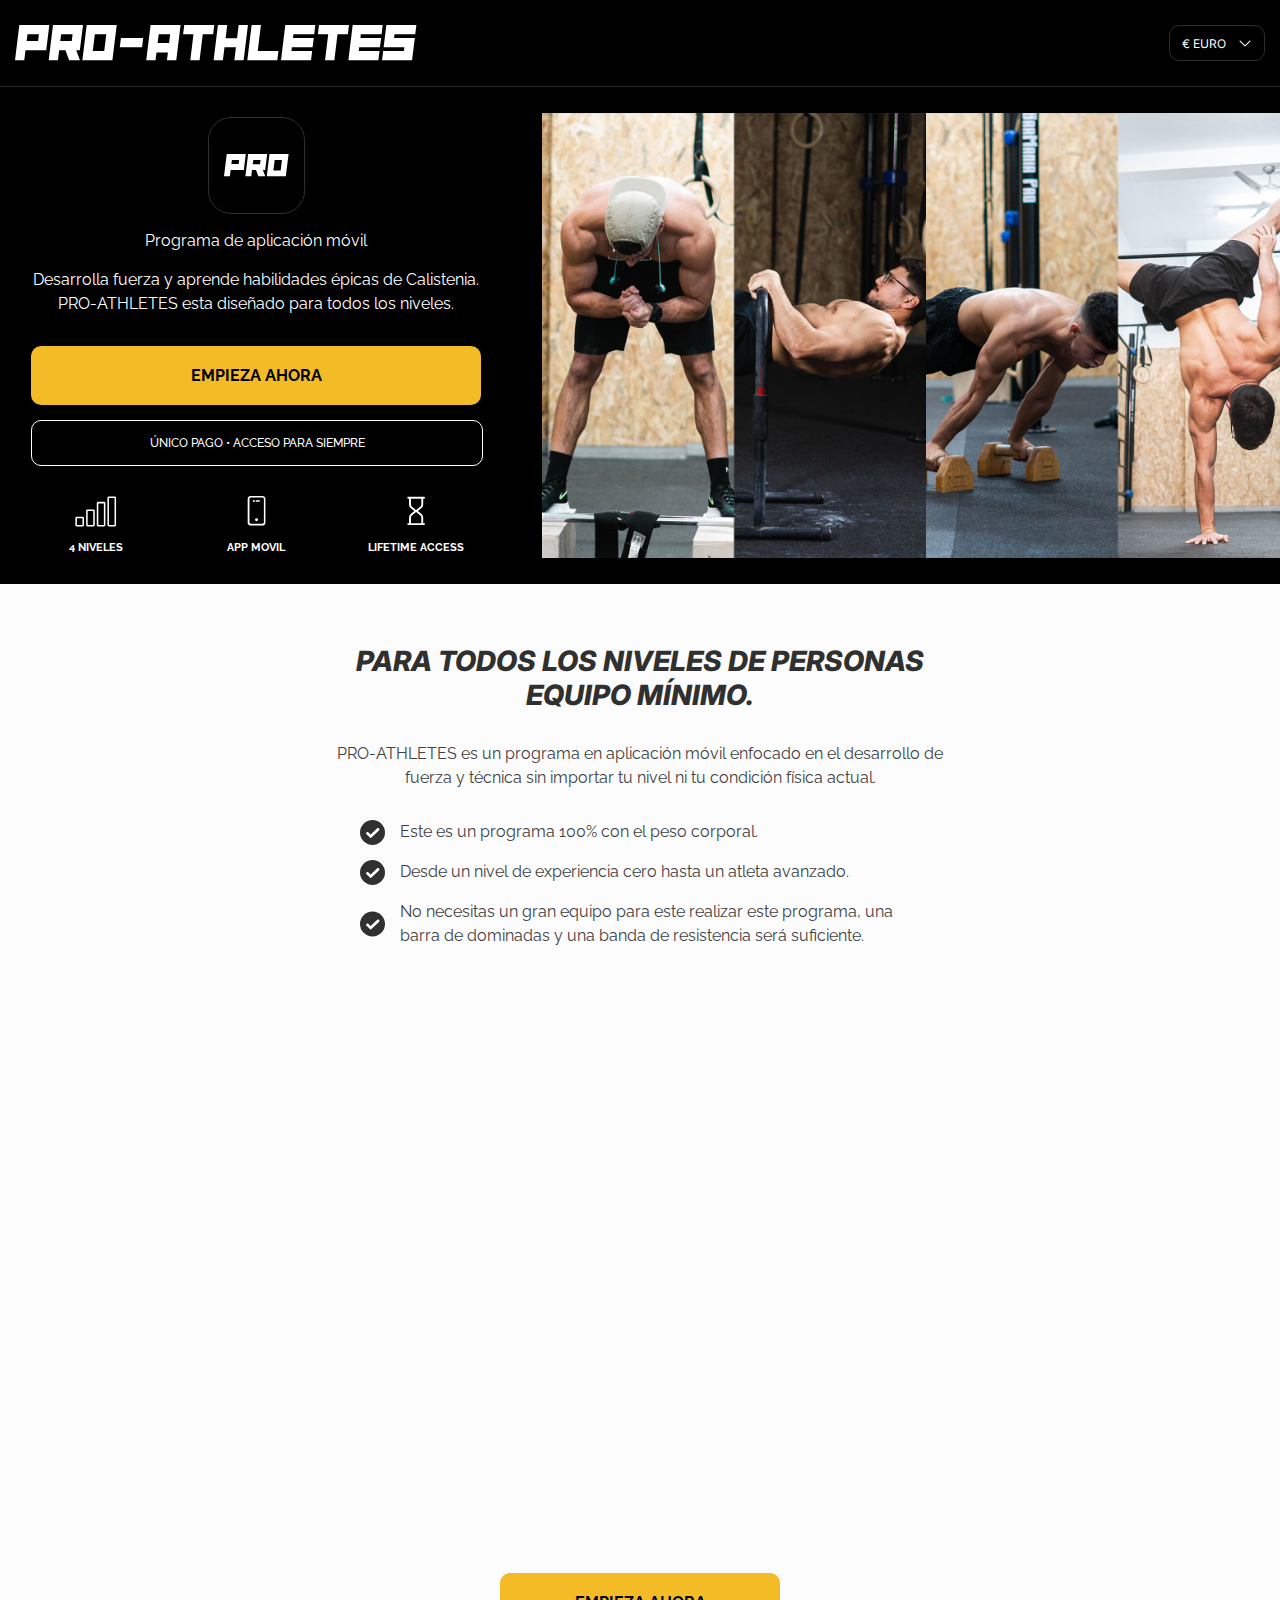
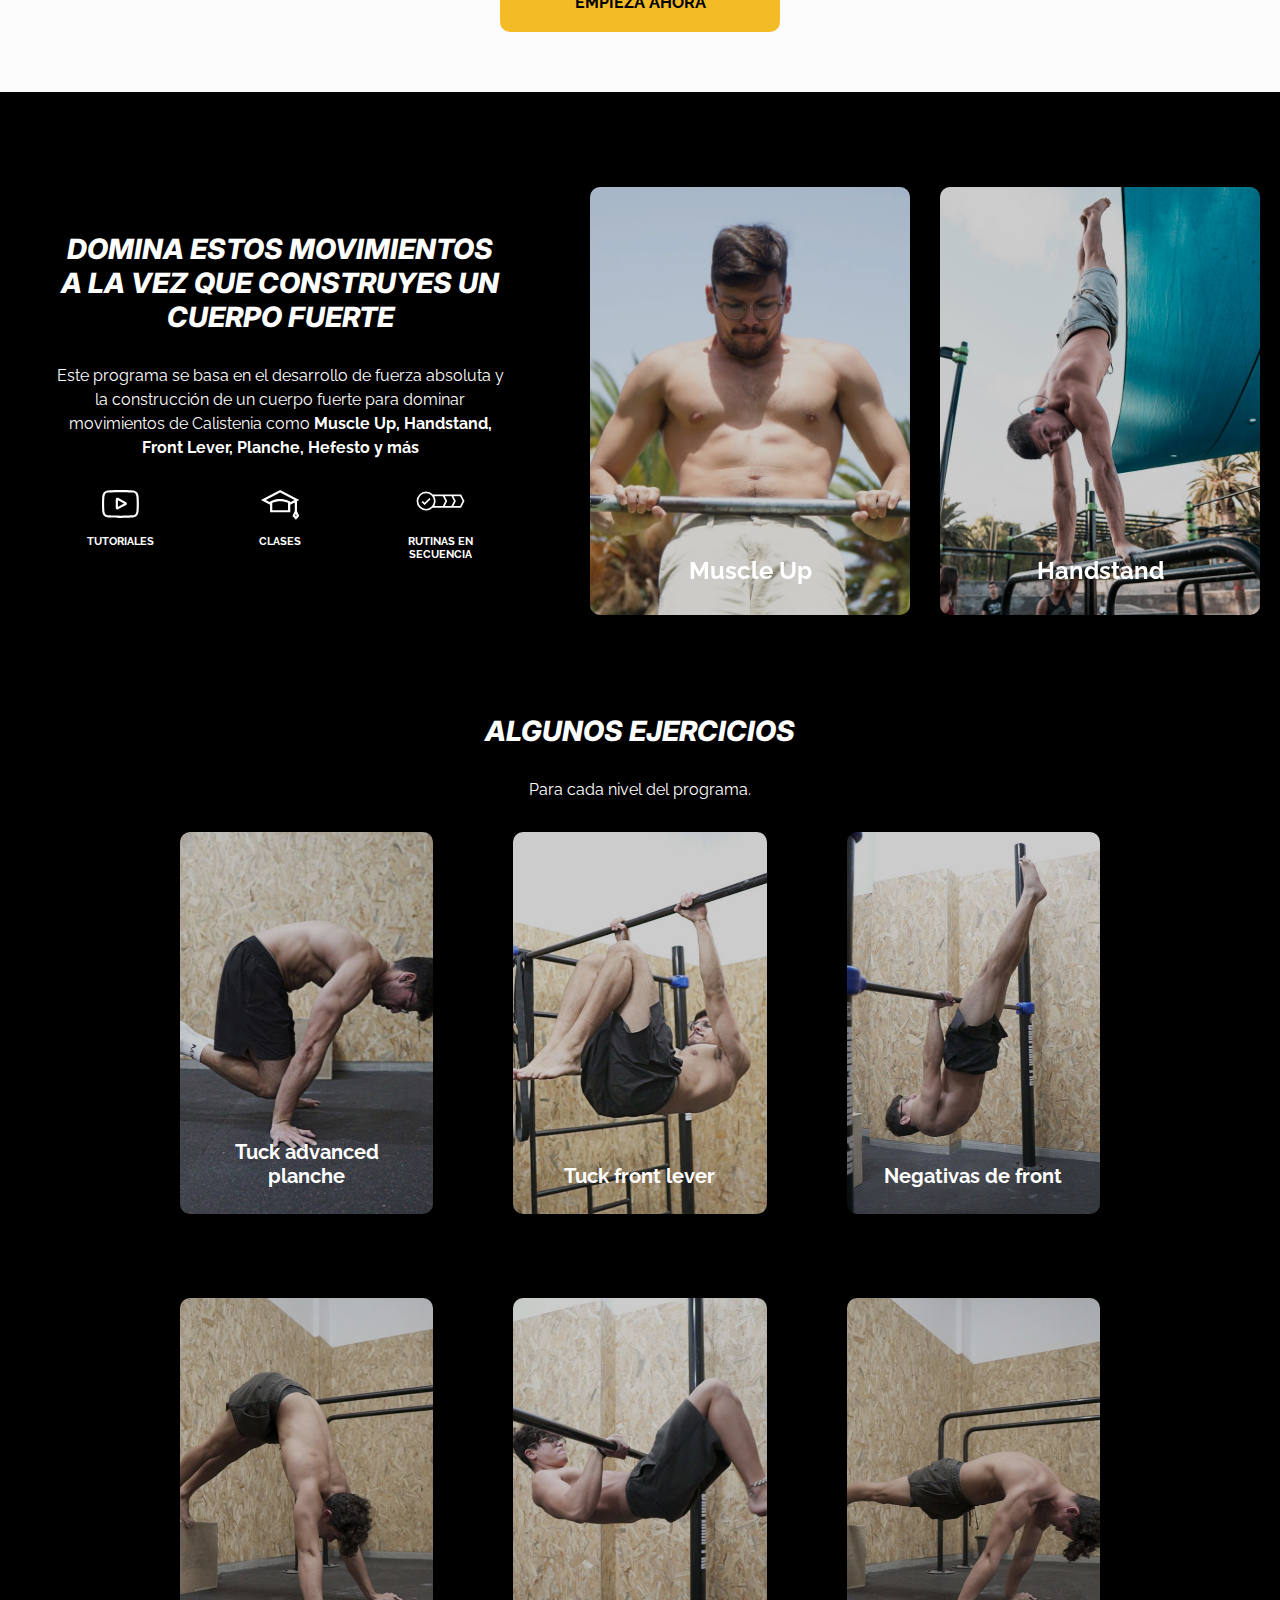
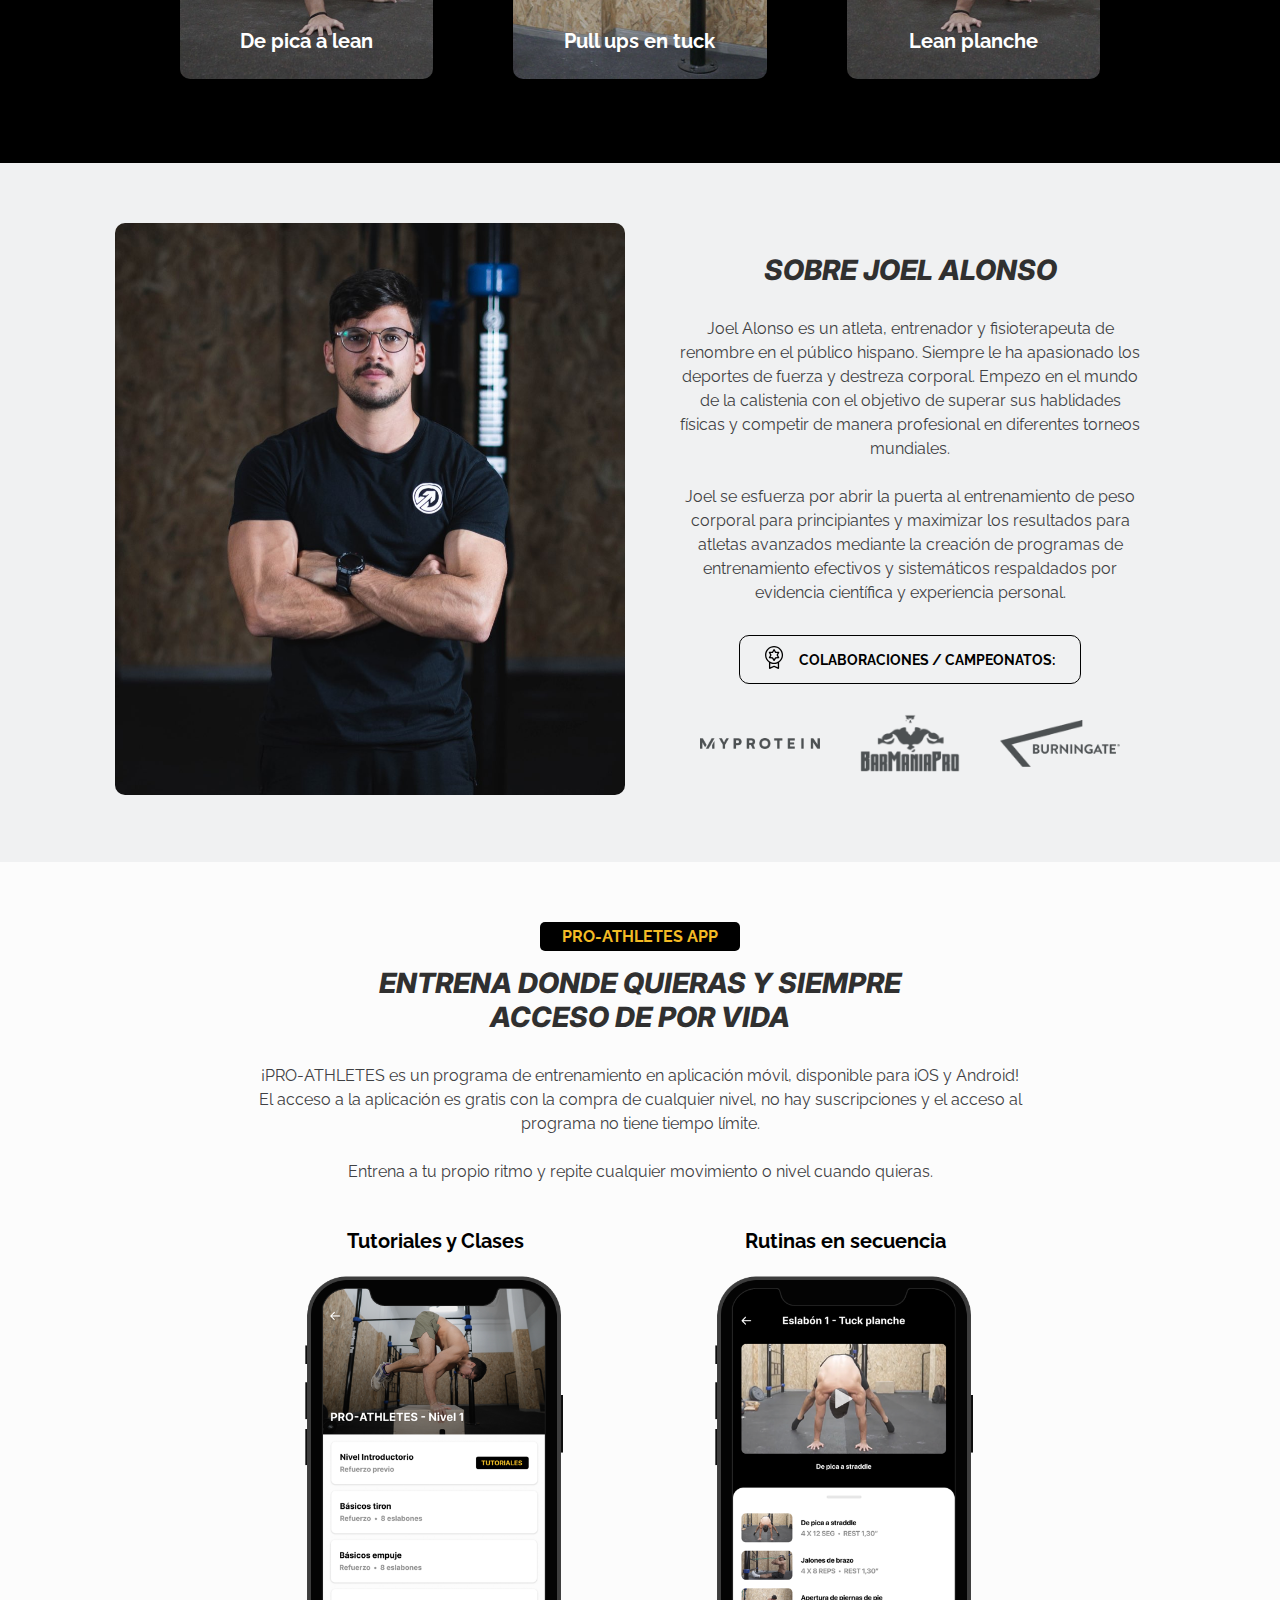
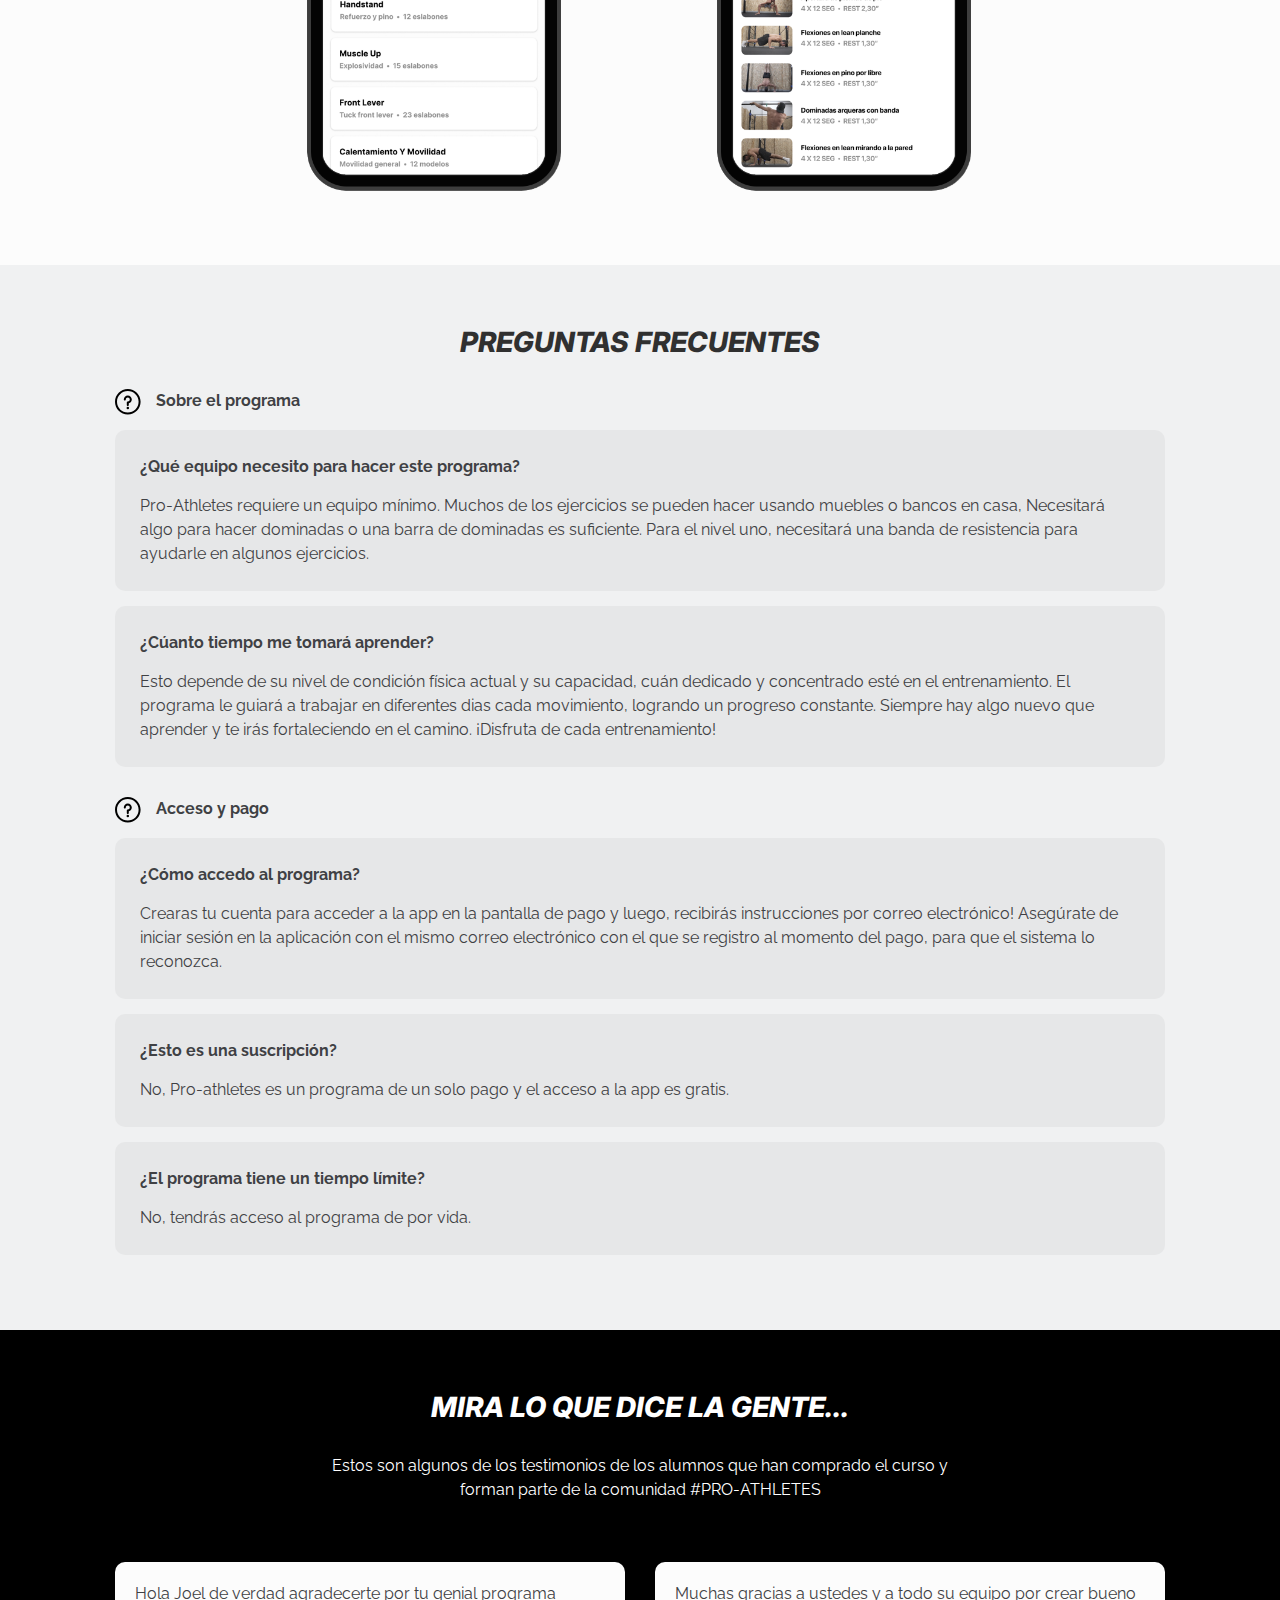
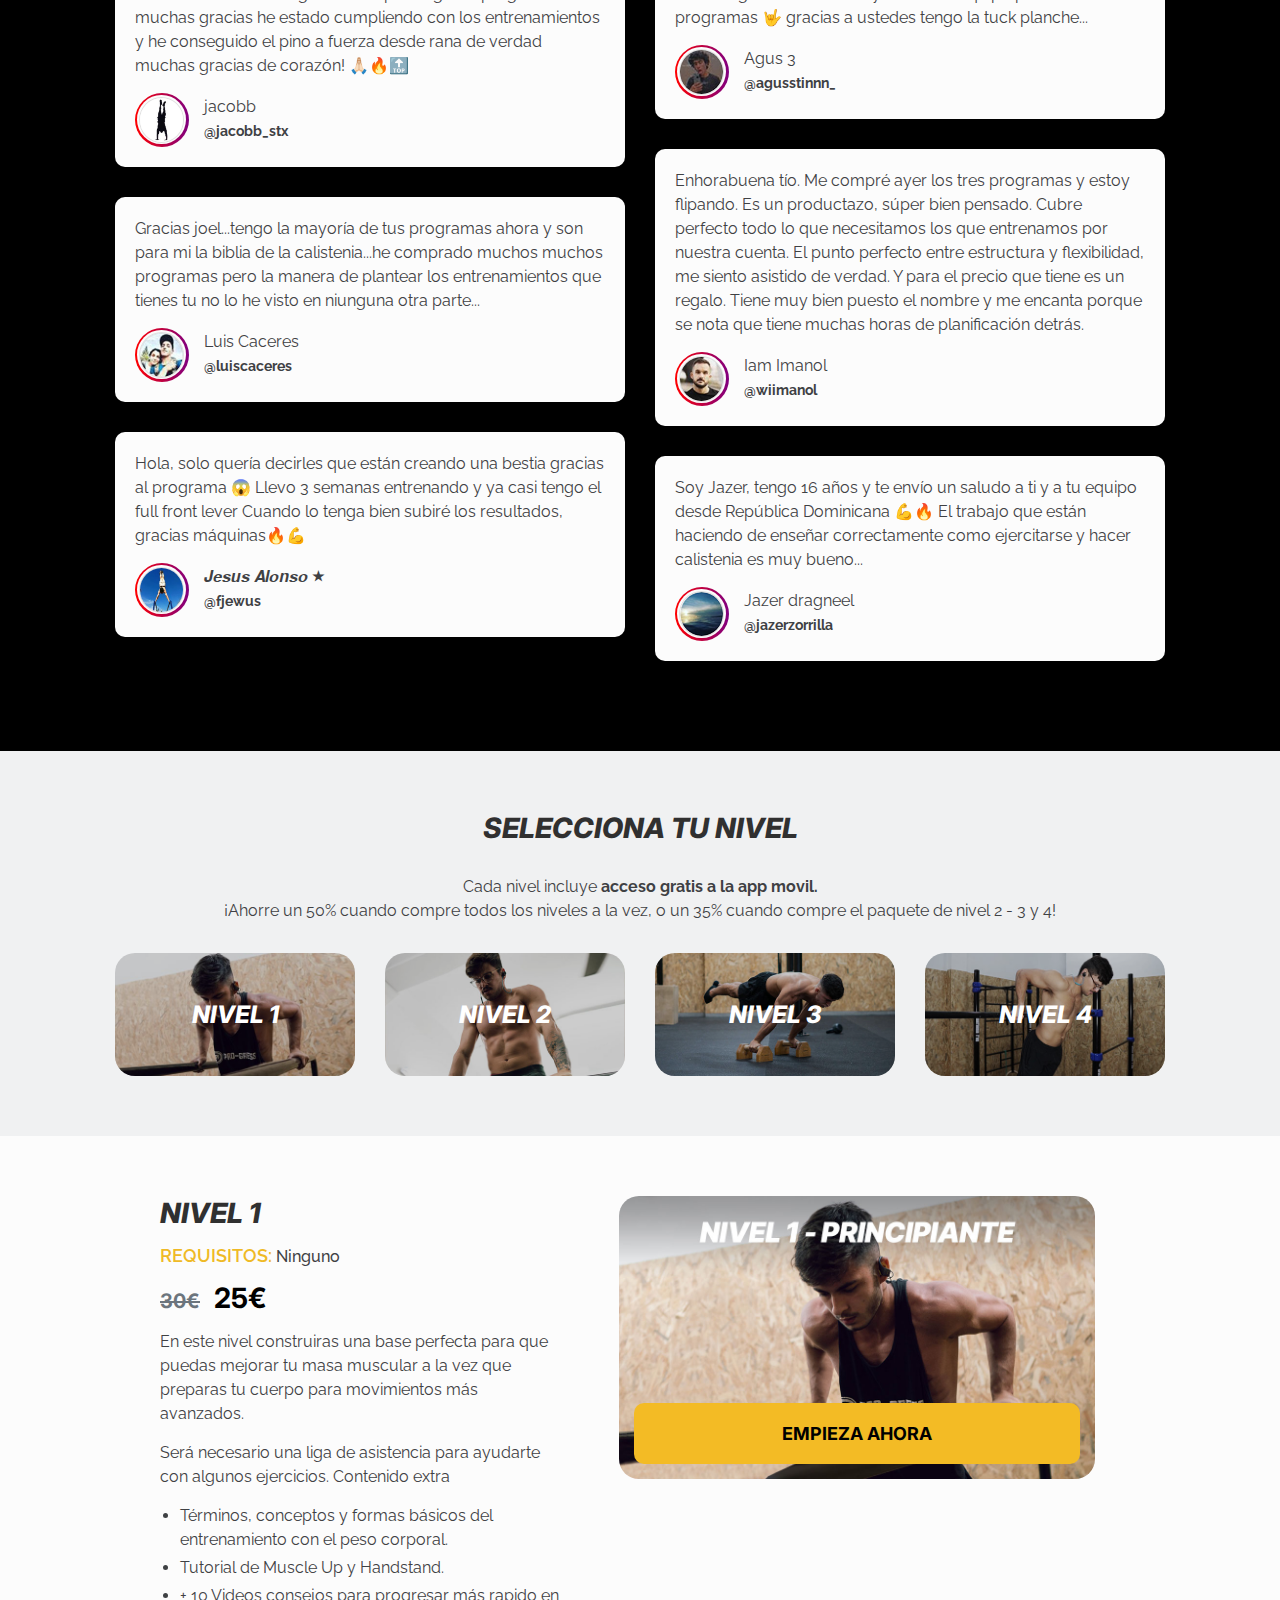
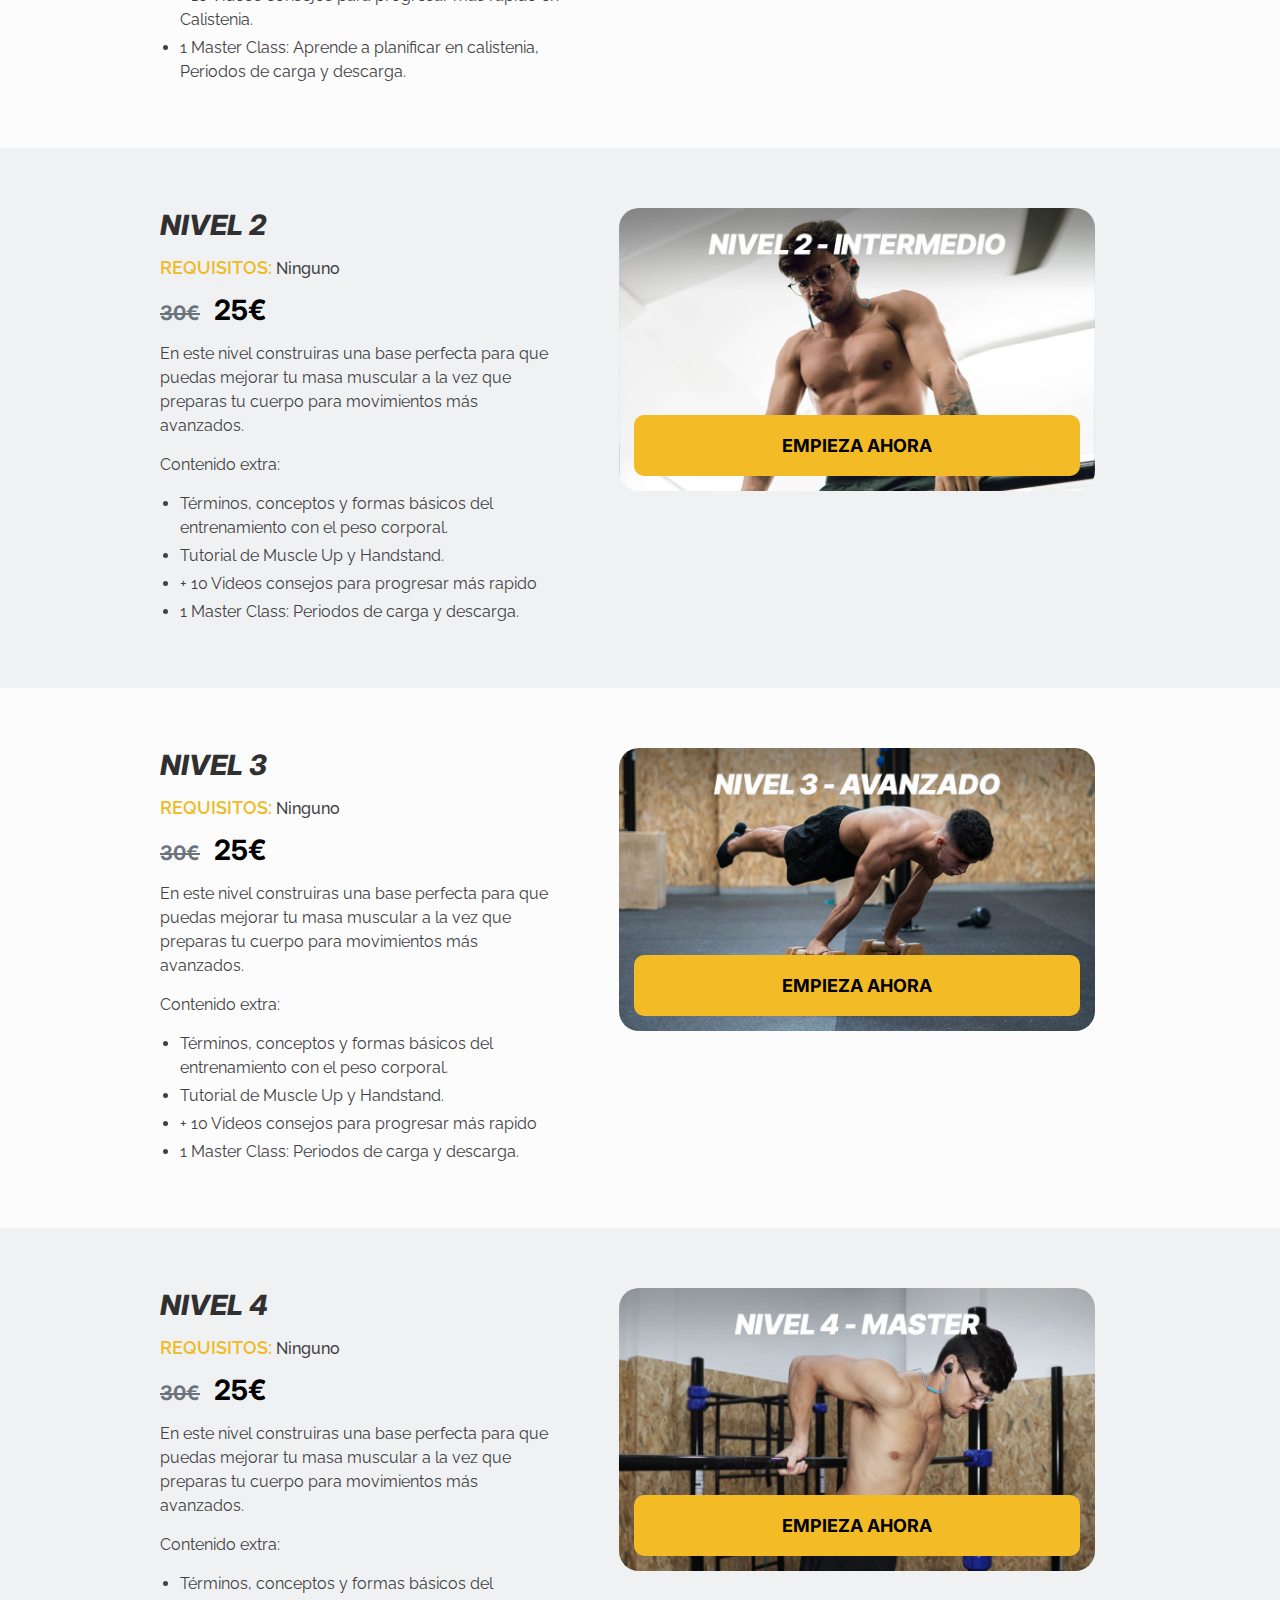
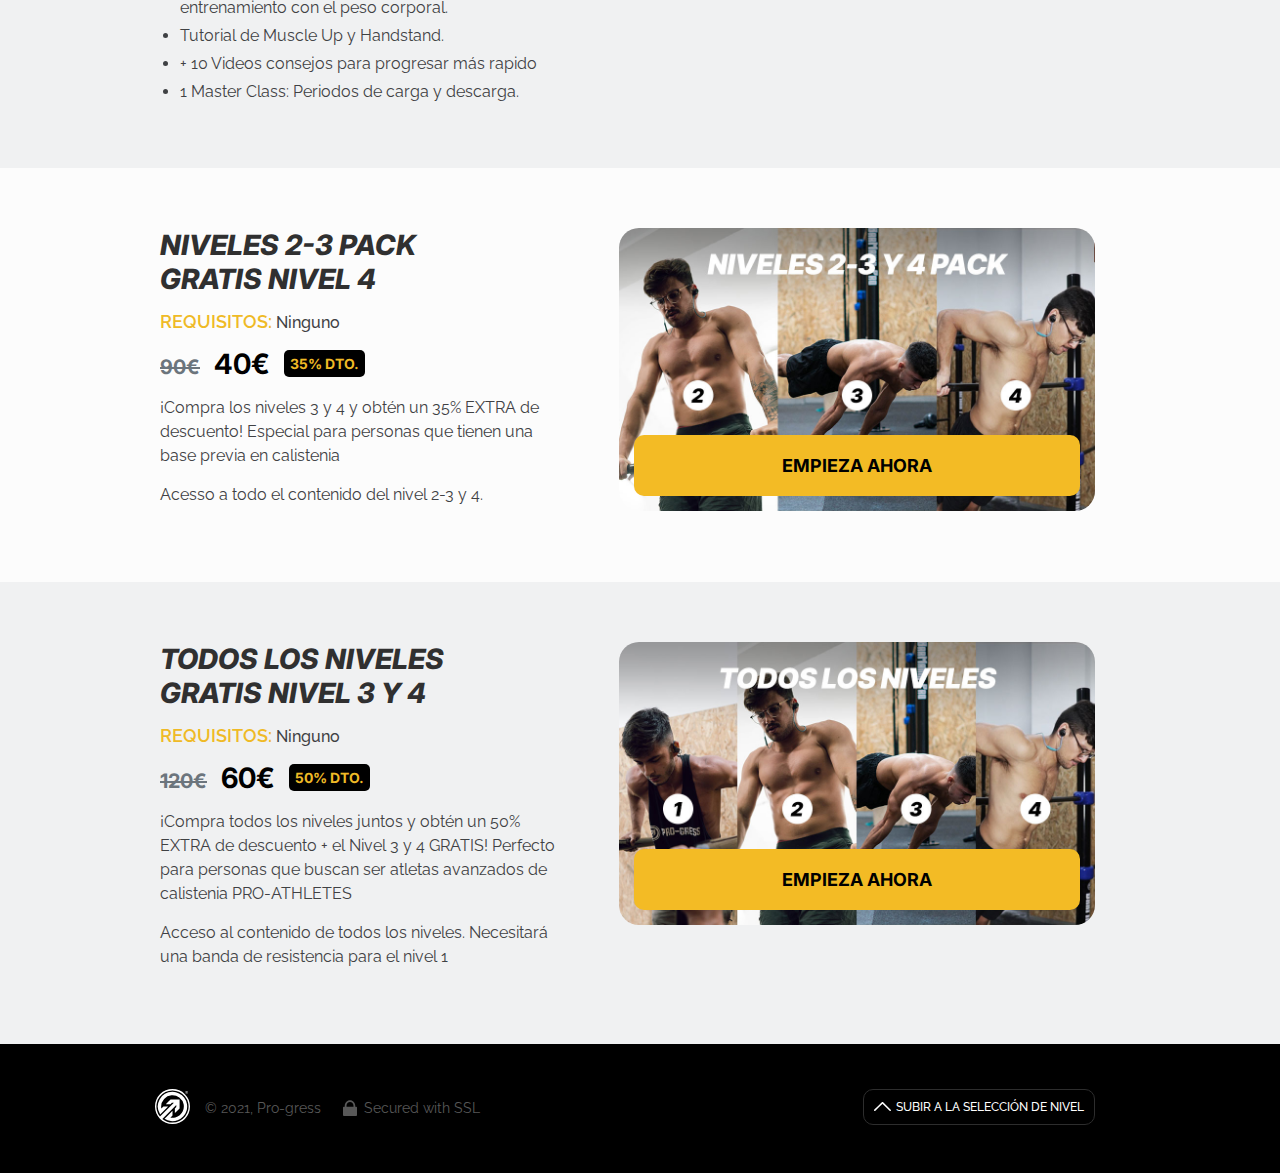
==== commit 5f327b58: "Add files via upload" ====
--- a/index.html
+++ b/index.html
@@ -12,26 +12,27 @@
     <meta name="theme-color" content="#fcfcfc">
 
     <!-- Google Meta Data -->
-    <meta name='description' , content=''>
-    <meta name='keywords' , content=''>
+    <meta name='description' , content='Desarrolla fuerza y aprende habilidades épicas
+    de Calistenia. PRO-ATHLETES esta diseñado para todos los niveles.'>
+    <meta name='keywords' , content='Calistenia,entrenamiento con el peso corporal,fitness,handstand,planche,front lever,workout,calisthenics,street workout'>
     <meta name="robots" content="index, follow">
 
     <!-- Blog Meta Data -->
     <meta name="dc.language" content="es">
     <meta name="dc.source" content="">
-    <meta itemprop="url" content="">
+    <meta itemprop="url" content="https://www.pro-athletes.es">
 
     <!-- Twitter Card Meta Data -->
     <meta content='summary' name='twitter:card'>
-    <meta content='Gautier Trainer' name='twitter:site'>
-    <meta content='Gautier Trainer' name='twitter:title'>
-    <meta content='Gautier Trainer' name='twitter:description'>
+    <meta content='PRO-ATHLETES' name='twitter:site'>
+    <meta content='PRO-ATHLETES' name='twitter:title'>
+    <meta content='Programas de Calistenia' name='twitter:description'>
 
     <!-- Open Graph Meta Data -->
     <meta content='website' property='og:type'>
     <meta content='assets/img/favicon-32x32.png' property='og:image'>
-    <meta property="og:site_name" content="">
-    <meta property="og:title" content="">
+    <meta property="og:site_name" content="PRO-ATHLETES">
+    <meta property="og:title" content="PRO-ATHLETES">
     <meta content='' property='og:description'>
     <meta property="og:type" content="">
     <meta property="og:image" content="">
@@ -77,8 +78,7 @@
                         <div class="icon-app-pro"><img src="assets/images/logo-icon-app.svg" alt=""></div>
                         <p>Programa de aplicación móvil</p>
                         <p class="description-hero">Desarrolla fuerza y aprende habilidades épicas
-                            de Calistenia como el Muscle up, handstand, front
-                            lever y planche, todo en un solo programa.</p>
+                            de Calistenia. PRO-ATHLETES esta diseñado para todos los niveles.</p>
                         <a href="#selected-level" class="cta cta-primary cta-hero">
                             <div class="cta-text">EMPIEZA AHORA</div>
                         </a>
@@ -119,7 +119,7 @@
             <div class="content-wrapper  text-center">
                 <h2 class="title-section"> PARA TODOS LOS NIVELES DE PERSONAS
                     EQUIPO MÍNIMO.</h2>
-                <p>PRO-ATHLETES es un programa online enfocado en el desarrollo de fuerza
+                <p>PRO-ATHLETES es un programa en aplicación móvil enfocado en el desarrollo de fuerza
                     y técnica sin importar tu nivel ni tu condición física actual.</p>
 
                 <div class="check-list">
@@ -129,7 +129,7 @@
                     </div>
                     <div class="item-check-list">
                         <img src="assets/images/icon-ovalcheck.svg" alt="">
-                        <p>Desde un nivel de experiencia 0 hasta un atleta avanzado.</p>
+                        <p>Desde un nivel de experiencia cero hasta un atleta avanzado.</p>
                     </div>
                     <div class="item-check-list">
                         <img src="assets/images/icon-ovalcheck.svg" alt="">
--- a/assets/css/custom.css
+++ b/assets/css/custom.css
@@ -803,7 +803,7 @@
 
   /*/HEDER Content/*/
   .header {
-    padding: 30px 10px;
+    padding: 20px 10px;
   }
   .logo-index img {
     width: 90%;
